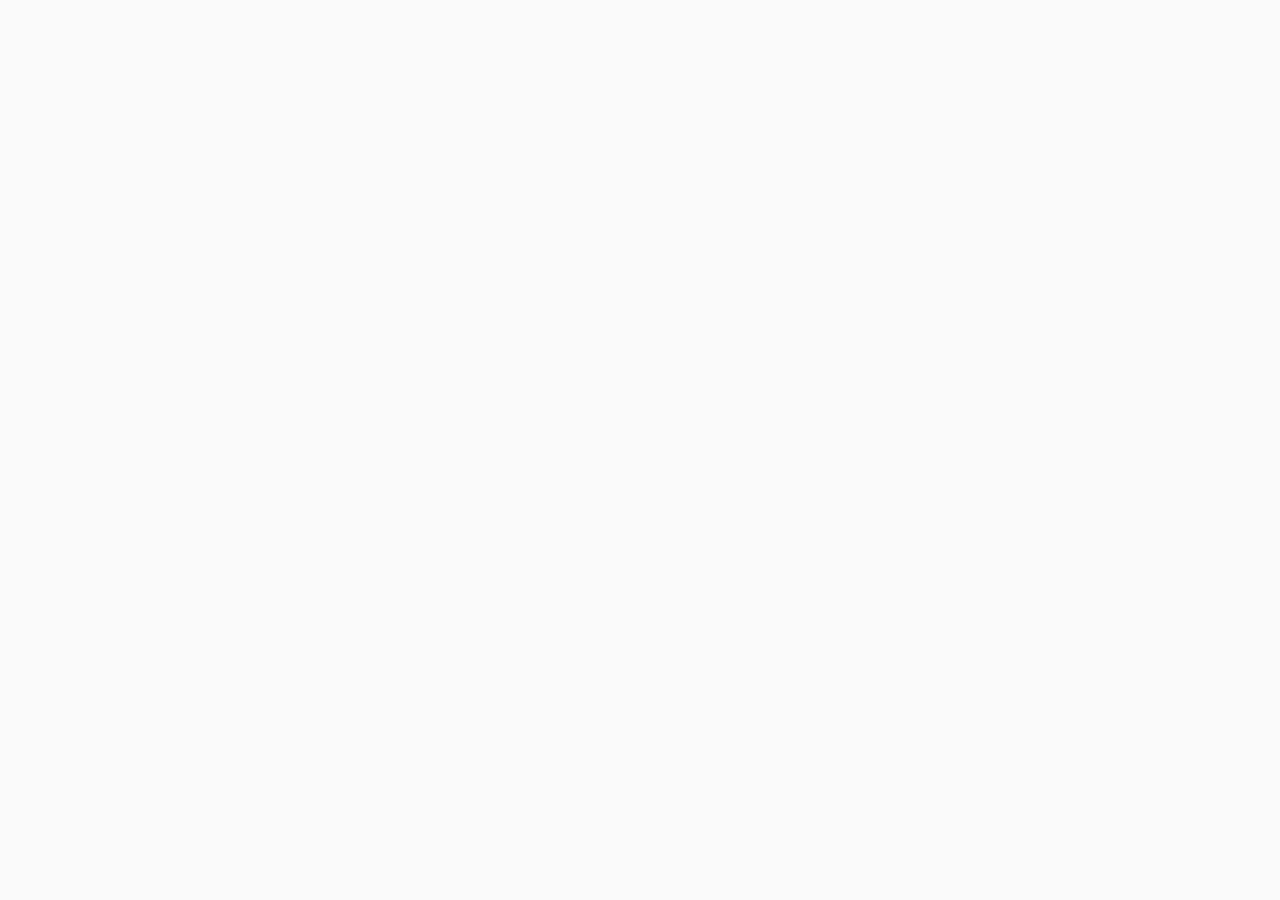
==== index.html @ 89d373c2 "feat: configurar esqueleto html y variables globales css" ====
<!DOCTYPE html>
<html lang="es">
<head>
    <meta charset="UTF-8">
    <meta name="viewport" content="width=device-width, initial-scale=1.0">
    <title>EcoMarket | Compra responsable, vive sostenible</title>
    
    <link rel="stylesheet" href="css/main.css">
    <link rel="stylesheet" href="css/layout.css">
    <link rel="stylesheet" href="css/components.css">
    <link rel="stylesheet" href="css/animations.css">
</head>
<body>
    
    <header class="header">
        </header>

    <main>
        <section class="hero">
        </section>

        <section class="featured-products">
        </section>
    </main>

    <footer class="footer">
    </footer>

</body>
</html>
---- css/main.css ----
/*Variables globales*/
:root {
    /* Paleta de colores solicitada */
    --color-primary: #2ecc71;       /* Verde vibrante para CTA y botones */
    --color-secondary: #27ae60;     /* Verde oscuro para hovers y contraste */
    --color-accent: #f5f5dc;        /* Tierra/Beige para fondos secundarios */
    
    /* Colores neutrales */
    --color-bg-light: #fafafa;      /* Blanco roto para el fondo general */
    --color-white: #ffffff;
    --color-text-dark: #333333;     /* Gris muy oscuro para el texto (mejor legibilidad que el negro puro) */
    --color-text-muted: #666666;    /* Gris medio para descripciones */

    /* Tipografía (Sistema sin serifa para un look limpio y moderno) */
    --font-main: 'Segoe UI', Roboto, Helvetica, Arial, sans-serif;
}

/* Reset basico css */
* {
    margin: 0;
    padding: 0;
    /* border-box asegura que el padding no aumente el tamaño total del elemento */
    box-sizing: border-box; 
}

/* Estilos base */
body {
    font-family: var(--font-main);
    color: var(--color-text-dark);
    background-color: var(--color-bg-light);
    line-height: 1.6; /* Mejora la legibilidad del texto */
}

/* Limpiamos estilos de enlaces y listas globalmente */
a {
    text-decoration: none;
    color: inherit;
}

ul {
    list-style: none;
}

img {
    max-width: 100%; /* Hace que las imágenes sean responsivas por defecto */
    height: auto;
    display: block;
}
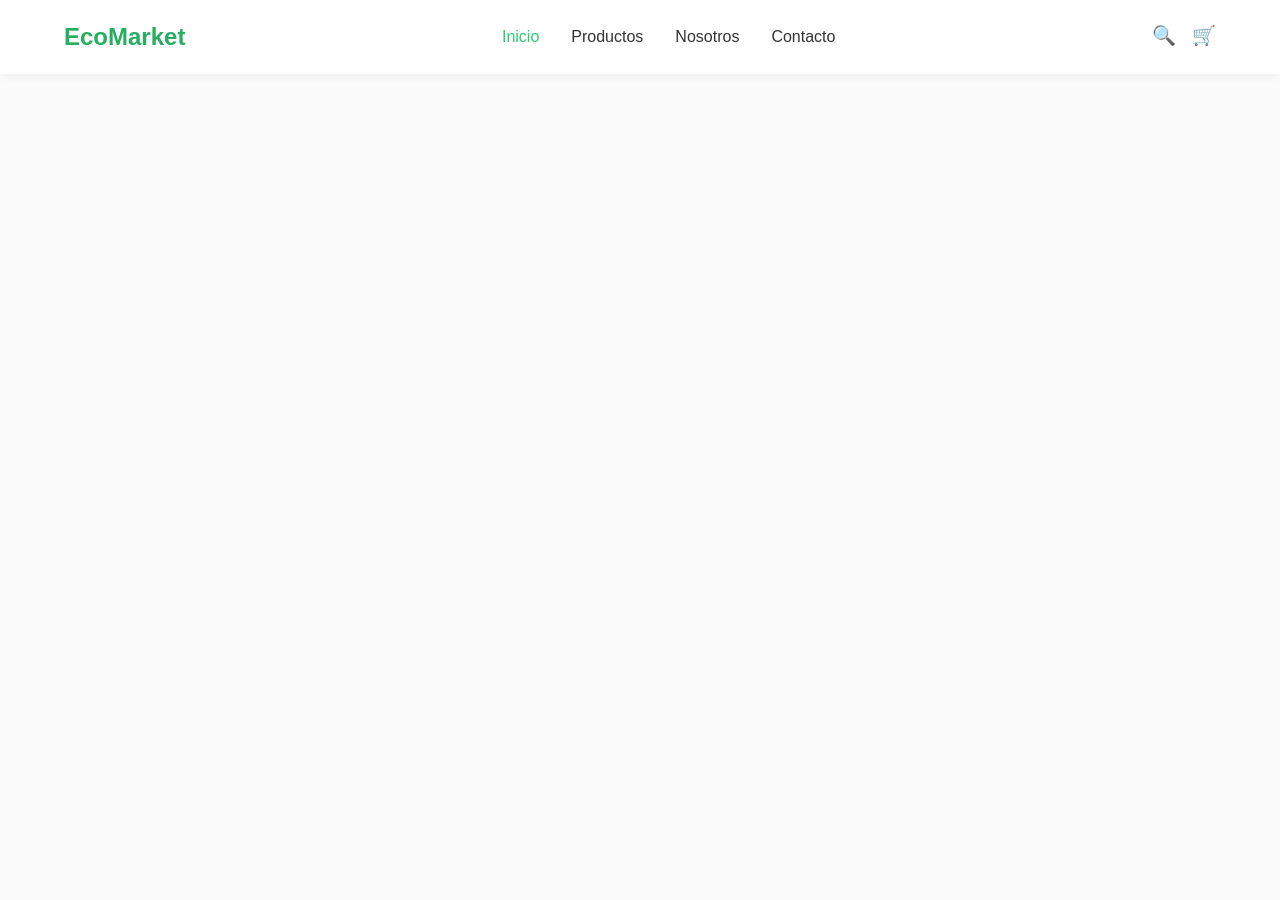
==== commit da2524d7: "feat: implementar barra de navegacion responsiva con checkbox hack" ====
--- a/index.html
+++ b/index.html
@@ -13,7 +13,44 @@
 <body>
     
     <header class="header">
-        </header>
+        <div class="header__container">
+            
+            <a href="index.html" class="header__logo">
+                EcoMarket
+            </a>
+
+            <input type="checkbox" id="menu-toggle" class="header__checkbox">
+            
+            <label for="menu-toggle" class="header__toggle-btn">
+                <span class="header__icon-bar"></span>
+                <span class="header__icon-bar"></span>
+                <span class="header__icon-bar"></span>
+            </label>
+
+            <nav class="header__nav">
+                <ul class="header__list">
+                    <li class="header__item">
+                        <a href="index.html" class="header__link header__link--active">Inicio</a>
+                    </li>
+                    <li class="header__item">
+                        <a href="views/productos.html" class="header__link">Productos</a>
+                    </li>
+                    <li class="header__item">
+                        <a href="views/sobre-nosotros.html" class="header__link">Nosotros</a>
+                    </li>
+                    <li class="header__item">
+                        <a href="views/contacto.html" class="header__link">Contacto</a>
+                    </li>
+                </ul>
+            </nav>
+
+            <div class="header__utilities">
+                <a href="#" class="header__icon" aria-label="Buscar">🔍</a>
+                <a href="#" class="header__icon" aria-label="Carrito de compras">🛒</a>
+            </div>
+
+        </div>
+    </header>
 
     <main>
         <section class="hero">
--- a/css/layout.css
+++ b/css/layout.css
@@ -0,0 +1,153 @@
+/* HEADER LAYOUT enfocado a primero mobile */
+.header {
+    background-color: var(--color-white);
+    position: sticky; /* Se queda fijo arriba al hacer scroll */
+    top: 0;
+    z-index: 1000; /* Asegura que esté por encima de todo el contenido */
+    box-shadow: 0 2px 10px rgba(0, 0, 0, 0.05); /* Sombra sutil */
+}
+
+.header__container {
+    display: flex;
+    justify-content: space-between;
+    align-items: center;
+    padding: 1rem 1.5rem;
+    max-width: 1200px;
+    margin: 0 auto; /* Centra el contenedor en pantallas grandes */
+    position: relative;
+}
+
+/* Estilo del Logo */
+.header__logo {
+    font-size: 1.5rem;
+    font-weight: bold;
+    color: var(--color-secondary);
+}
+
+/* Ocultar por completo el input del Checkbox Hack */
+.header__checkbox {
+    display: none;
+}
+
+/* Botón Hamburguesa (Estilo del Label) */
+.header__toggle-btn {
+    display: flex;
+    flex-direction: column;
+    justify-content: space-between;
+    width: 30px;
+    height: 21px;
+    cursor: pointer;
+}
+
+/* Líneas internas del botón hamburguesa */
+.header__icon-bar {
+    width: 100%;
+    height: 3px;
+    background-color: var(--color-text-dark);
+    transition: all 0.3s ease; /* Para futuras animaciones suaves */
+}
+
+/* Navegación móvil por defecto (Cerrada y superpuesta) */
+.header__nav {
+    position: absolute;
+    top: 100%; /* Se despliega justo abajo del header */
+    left: 0;
+    width: 100%;
+    background-color: var(--color-white);
+    max-height: 0; /* Oculto inicialmente controlando la altura */
+    overflow: hidden;
+    transition: max-height 0.4s ease-in-out; /* Animación de apertura */
+    box-shadow: 0 4px 10px rgba(0, 0, 0, 0.05);
+}
+
+.header__list {
+    display: flex;
+    flex-direction: column;
+    align-items: center;
+    padding: 0;
+}
+
+.header__item {
+    width: 100%;
+    text-align: center;
+}
+
+.header__link {
+    display: block;
+    padding: 1.2rem;
+    font-weight: 500;
+    transition: color 0.3s;
+}
+
+/* Modificador BEM para el enlace de la página activa */
+.header__link--active {
+    color: var(--color-primary);
+}
+
+.header__link:hover {
+    color: var(--color-primary);
+    background-color: var(--color-bg-light);
+}
+
+/* Iconos de utilidad (Búsqueda y Carrito) */
+.header__utilities {
+    display: flex;
+    gap: 1rem;
+    font-size: 1.2rem;
+}
+
+.header__icon {
+    transition: transform 0.2s;
+}
+
+.header__icon:hover {
+    transform: scale(1.1);
+}
+
+/* Interactividad con el CHECKBOX HACK */
+/* Cuando el checkbox esté marcado (~ busca al hermano), despliega el menú nav */
+.header__checkbox:checked ~ .header__nav {
+    max-height: 300px; /* Altura suficiente para albergar los 4 enlaces */
+}
+
+/* Opcional: Transformar la hamburguesa en una 'X' cuando esté abierto */
+.header__checkbox:checked ~ .header__toggle-btn .header__icon-bar:nth-child(1) {
+    transform: translateY(9px) rotate(45deg);
+}
+.header__checkbox:checked ~ .header__toggle-btn .header__icon-bar:nth-child(2) {
+    opacity: 0; /* Oculta la barra del medio */
+}
+.header__checkbox:checked ~ .header__toggle-btn .header__icon-bar:nth-child(3) {
+    transform: translateY(-9px) rotate(-45deg);
+}
+
+/* Media Queries para pantallas más grandes (Tablet y Desktop) */
+@media (min-width: 768px) {
+    /* Ocultamos el botón hamburguesa porque ya hay espacio */
+    .header__toggle-btn {
+        display: none;
+    }
+
+    /* Reestructuramos la navegación para que se muestre en línea */
+    .header__nav {
+        position: static; /* Vuelve a su flujo normal */
+        width: auto;
+        max-height: none; /* Ignora el límite de altura del móvil */
+        box-shadow: none;
+        overflow: visible;
+    }
+
+    .header__list {
+        flex-direction: row; /* Enlaces uno al lado del otro */
+        gap: 2rem;
+    }
+
+    .header__link {
+        padding: 0.5rem 0;
+    }
+    
+    .header__link:hover {
+        background-color: transparent; /* Quitamos el fondo gris del móvil */
+    }
+}
+
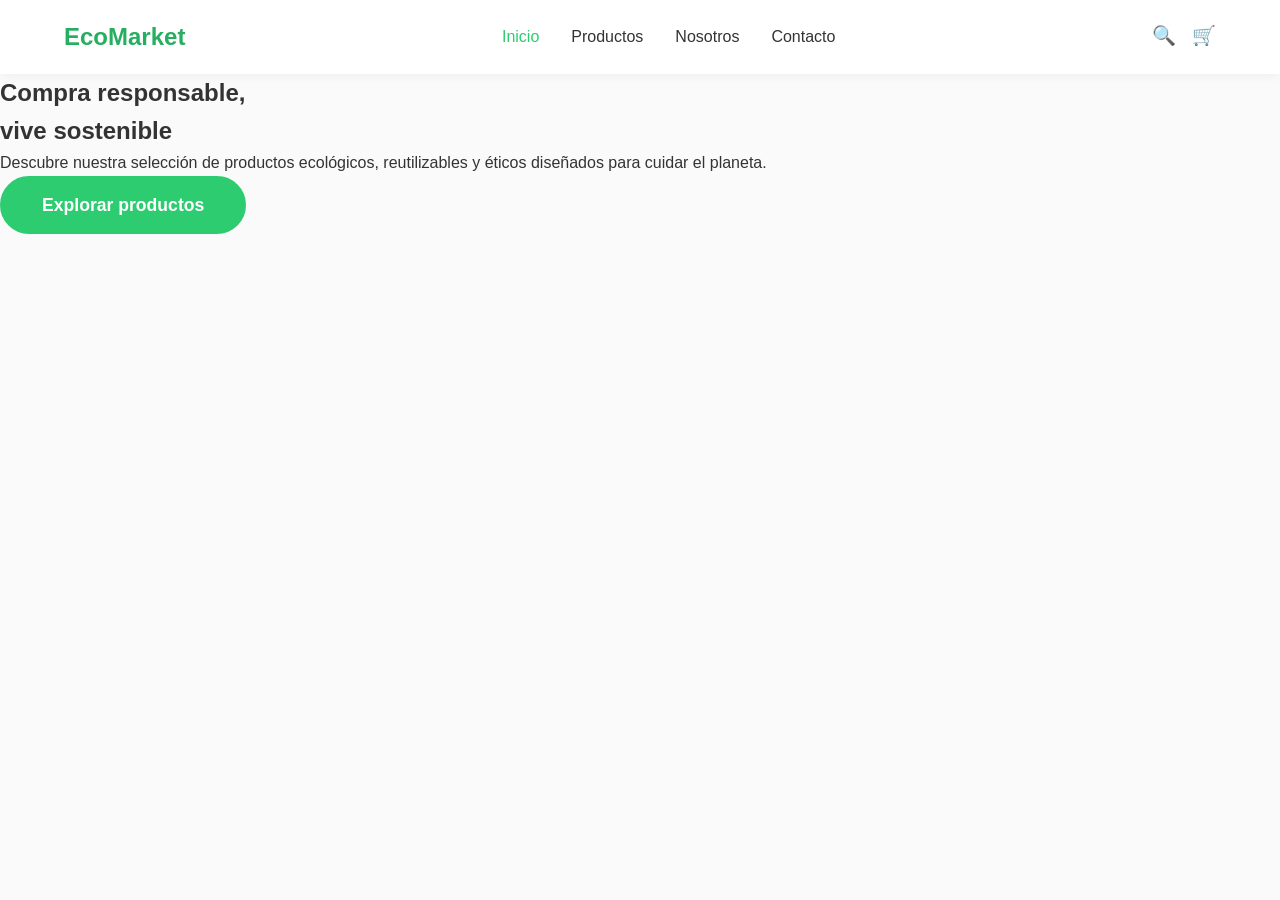
==== commit 4c2ec757: "feat: crear seccion hero con imagen de fondo fluida y boton principal" ====
--- a/index.html
+++ b/index.html
@@ -54,6 +54,11 @@
 
     <main>
         <section class="hero">
+            <div class="hero__content">
+                <h1 class="hero__title">Compra responsable,<br>vive sostenible</h1>
+                <p class="hero__subtitle">Descubre nuestra selección de productos ecológicos, reutilizables y éticos diseñados para cuidar el planeta.</p>
+                <a href="views/productos.html" class="btn btn--primary">Explorar productos</a>
+            </div>
         </section>
 
         <section class="featured-products">
--- a/css/layout.css
+++ b/css/layout.css
@@ -151,3 +151,31 @@
     }
 }
 
+/* COMPONENTES: BOTONES */
+
+/* Clase base del botón */
+.btn {
+    display: inline-block;
+    padding: 0.8rem 2.5rem;
+    font-size: 1.1rem;
+    font-weight: bold;
+    border-radius: 50px; /* Bordes redondeados para un diseño amigable/natural */
+    transition: all 0.3s ease; /* Transición suave para el hover */
+    cursor: pointer;
+    text-align: center;
+}
+
+/* Modificador BEM: Botón Principal */
+.btn--primary {
+    background-color: var(--color-primary);
+    color: var(--color-white);
+    border: 2px solid var(--color-primary);
+}
+
+/* Efecto al pasar el cursor (Hover) */
+.btn--primary:hover {
+    background-color: var(--color-secondary); /* Cambia a verde oscuro */
+    border-color: var(--color-secondary);
+    transform: translateY(-3px); /* Efecto visual de que el botón se eleva */
+    box-shadow: 0 5px 15px rgba(46, 204, 113, 0.4); /* Sombra difuminada verde */
+}
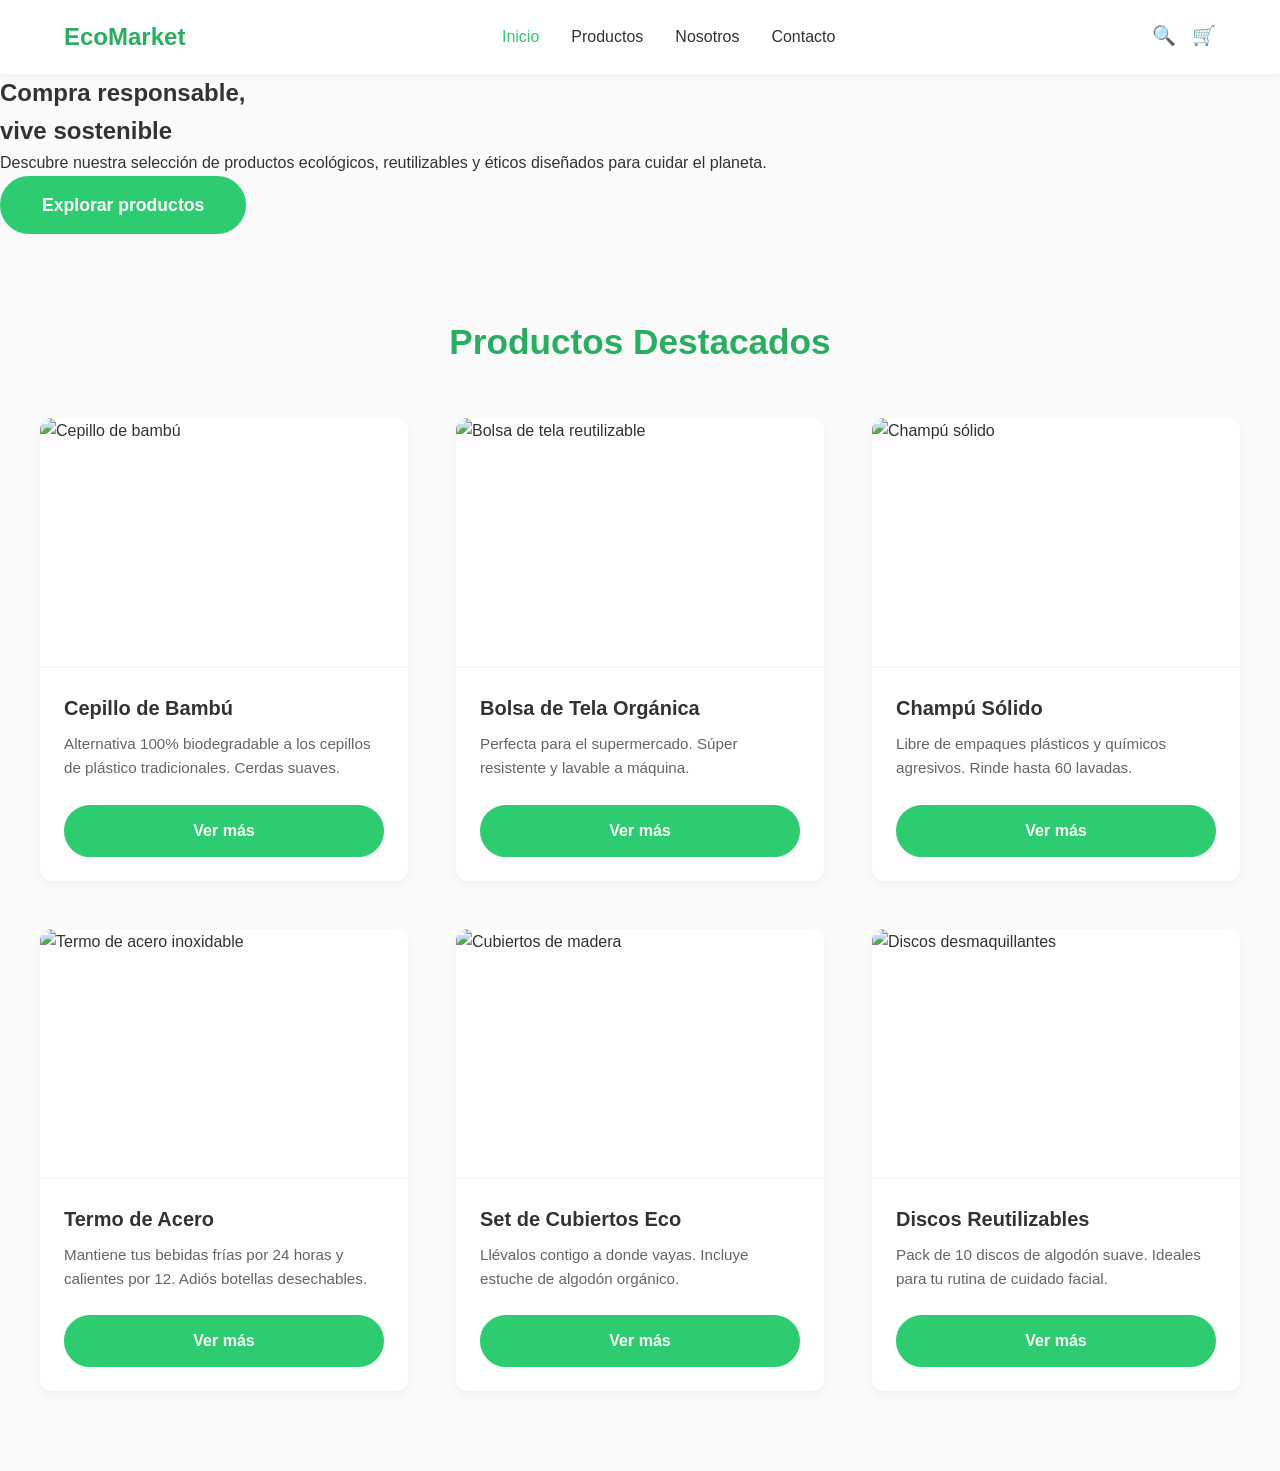
==== commit 0dd0ea0e: "feat: implementar seccion de productos destacados con CSS Grid y tarjetas responsivas" ====
--- a/index.html
+++ b/index.html
@@ -62,6 +62,67 @@
         </section>
 
         <section class="featured-products">
+            <div class="featured-products__container">
+                <h2 class="section-title">Productos Destacados</h2>
+                
+                <div class="product-grid">
+                    
+                    <article class="product-card">
+                        <img src="https://images.unsplash.com/photo-1610555356070-d1fb3d92431a?ixlib=rb-4.0.3&auto=format&fit=crop&w=500&q=80" alt="Cepillo de bambú" class="product-card__image">
+                        <div class="product-card__content">
+                            <h3 class="product-card__title">Cepillo de Bambú</h3>
+                            <p class="product-card__description">Alternativa 100% biodegradable a los cepillos de plástico tradicionales. Cerdas suaves.</p>
+                            <a href="#" class="btn btn--primary product-card__btn">Ver más</a>
+                        </div>
+                    </article>
+
+                    <article class="product-card">
+                        <img src="https://images.unsplash.com/photo-1584346133934-a3afd2a33c4c?ixlib=rb-4.0.3&auto=format&fit=crop&w=500&q=80" alt="Bolsa de tela reutilizable" class="product-card__image">
+                        <div class="product-card__content">
+                            <h3 class="product-card__title">Bolsa de Tela Orgánica</h3>
+                            <p class="product-card__description">Perfecta para el supermercado. Súper resistente y lavable a máquina.</p>
+                            <a href="#" class="btn btn--primary product-card__btn">Ver más</a>
+                        </div>
+                    </article>
+
+                    <article class="product-card">
+                        <img src="https://images.unsplash.com/photo-1608248543803-ba4f8c70ae0b?ixlib=rb-4.0.3&auto=format&fit=crop&w=500&q=80" alt="Champú sólido" class="product-card__image">
+                        <div class="product-card__content">
+                            <h3 class="product-card__title">Champú Sólido</h3>
+                            <p class="product-card__description">Libre de empaques plásticos y químicos agresivos. Rinde hasta 60 lavadas.</p>
+                            <a href="#" class="btn btn--primary product-card__btn">Ver más</a>
+                        </div>
+                    </article>
+
+                    <article class="product-card">
+                        <img src="https://images.unsplash.com/photo-1518536652876-0f72782e4e08?ixlib=rb-4.0.3&auto=format&fit=crop&w=500&q=80" alt="Termo de acero inoxidable" class="product-card__image">
+                        <div class="product-card__content">
+                            <h3 class="product-card__title">Termo de Acero</h3>
+                            <p class="product-card__description">Mantiene tus bebidas frías por 24 horas y calientes por 12. Adiós botellas desechables.</p>
+                            <a href="#" class="btn btn--primary product-card__btn">Ver más</a>
+                        </div>
+                    </article>
+
+                    <article class="product-card">
+                        <img src="https://images.unsplash.com/photo-1585241936939-52fa541ca7fc?ixlib=rb-4.0.3&auto=format&fit=crop&w=500&q=80" alt="Cubiertos de madera" class="product-card__image">
+                        <div class="product-card__content">
+                            <h3 class="product-card__title">Set de Cubiertos Eco</h3>
+                            <p class="product-card__description">Llévalos contigo a donde vayas. Incluye estuche de algodón orgánico.</p>
+                            <a href="#" class="btn btn--primary product-card__btn">Ver más</a>
+                        </div>
+                    </article>
+
+                    <article class="product-card">
+                        <img src="https://images.unsplash.com/photo-1620916566398-39f1143ab7be?ixlib=rb-4.0.3&auto=format&fit=crop&w=500&q=80" alt="Discos desmaquillantes" class="product-card__image">
+                        <div class="product-card__content">
+                            <h3 class="product-card__title">Discos Reutilizables</h3>
+                            <p class="product-card__description">Pack de 10 discos de algodón suave. Ideales para tu rutina de cuidado facial.</p>
+                            <a href="#" class="btn btn--primary product-card__btn">Ver más</a>
+                        </div>
+                    </article>
+
+                </div>
+            </div>
         </section>
     </main>
 
--- a/css/layout.css
+++ b/css/layout.css
@@ -178,4 +178,48 @@
     border-color: var(--color-secondary);
     transform: translateY(-3px); /* Efecto visual de que el botón se eleva */
     box-shadow: 0 5px 15px rgba(46, 204, 113, 0.4); /* Sombra difuminada verde */
+}
+
+/* SECCIÓN: PRODUCTOS DESTACADOS */
+.featured-products {
+    padding: 5rem 1.5rem;
+    background-color: var(--color-bg-light);
+}
+
+.featured-products__container {
+    max-width: 1200px;
+    margin: 0 auto;
+}
+
+/* Título de sección genérico (útil para otras páginas) */
+.section-title {
+    text-align: center;
+    font-size: 2.2rem;
+    color: var(--color-secondary);
+    margin-bottom: 3rem;
+    font-weight: 700;
+}
+
+/* SISTEMA DE CUADRÍCULA (GRID)
+   Enfoque Mobile First: 1 sola columna por defecto 
+*/
+.product-grid {
+    display: grid;
+    grid-template-columns: 1fr; /* 1 fracción = ocupa todo el ancho */
+    gap: 2rem; /* Espacio entre las tarjetas */
+}
+
+/* Media Query: Tablets (2 columnas) */
+@media (min-width: 768px) {
+    .product-grid {
+        grid-template-columns: repeat(2, 1fr);
+    }
+}
+
+/* Media Query: Escritorio (3 columnas para mostrar 6 productos en 2 filas) */
+@media (min-width: 1024px) {
+    .product-grid {
+        grid-template-columns: repeat(3, 1fr);
+        gap: 3rem; /* Más espacio para respirar en pantallas grandes */
+    }
 }
--- a/css/components.css
+++ b/css/components.css
@@ -0,0 +1,53 @@
+/* =========================================
+   COMPONENTES: TARJETA DE PRODUCTO
+   ========================================= */
+.product-card {
+    background-color: var(--color-white);
+    border-radius: 12px;
+    overflow: hidden; /* Evita que la imagen se salga de los bordes redondeados */
+    box-shadow: 0 4px 10px rgba(0, 0, 0, 0.04);
+    transition: transform 0.3s ease, box-shadow 0.3s ease;
+    display: flex;
+    flex-direction: column; /* Organiza imagen arriba, texto abajo */
+    height: 100%; /* Asegura que todas las tarjetas midan igual en el grid */
+}
+
+/* Efecto hover: Elevar la tarjeta */
+.product-card:hover {
+    transform: translateY(-8px);
+    box-shadow: 0 12px 20px rgba(0, 0, 0, 0.08);
+}
+
+.product-card__image {
+    width: 100%;
+    height: 250px;
+    object-fit: cover; /* Asegura que la imagen llene el espacio sin deformarse */
+    border-bottom: 1px solid #f0f0f0;
+}
+
+.product-card__content {
+    padding: 1.5rem;
+    display: flex;
+    flex-direction: column;
+    flex-grow: 1; /* Hace que este contenedor empuje el botón hacia el fondo */
+}
+
+.product-card__title {
+    font-size: 1.25rem;
+    color: var(--color-text-dark);
+    margin-bottom: 0.5rem;
+}
+
+.product-card__description {
+    font-size: 0.95rem;
+    color: var(--color-text-muted);
+    margin-bottom: 1.5rem;
+    flex-grow: 1; /* Ocupa el espacio vacío, alineando todos los botones abajo */
+}
+
+/* Modificamos el botón dentro de la tarjeta para que ocupe el 100% del ancho */
+.product-card__btn {
+    width: 100%;
+    padding: 0.7rem;
+    font-size: 1rem;
+}
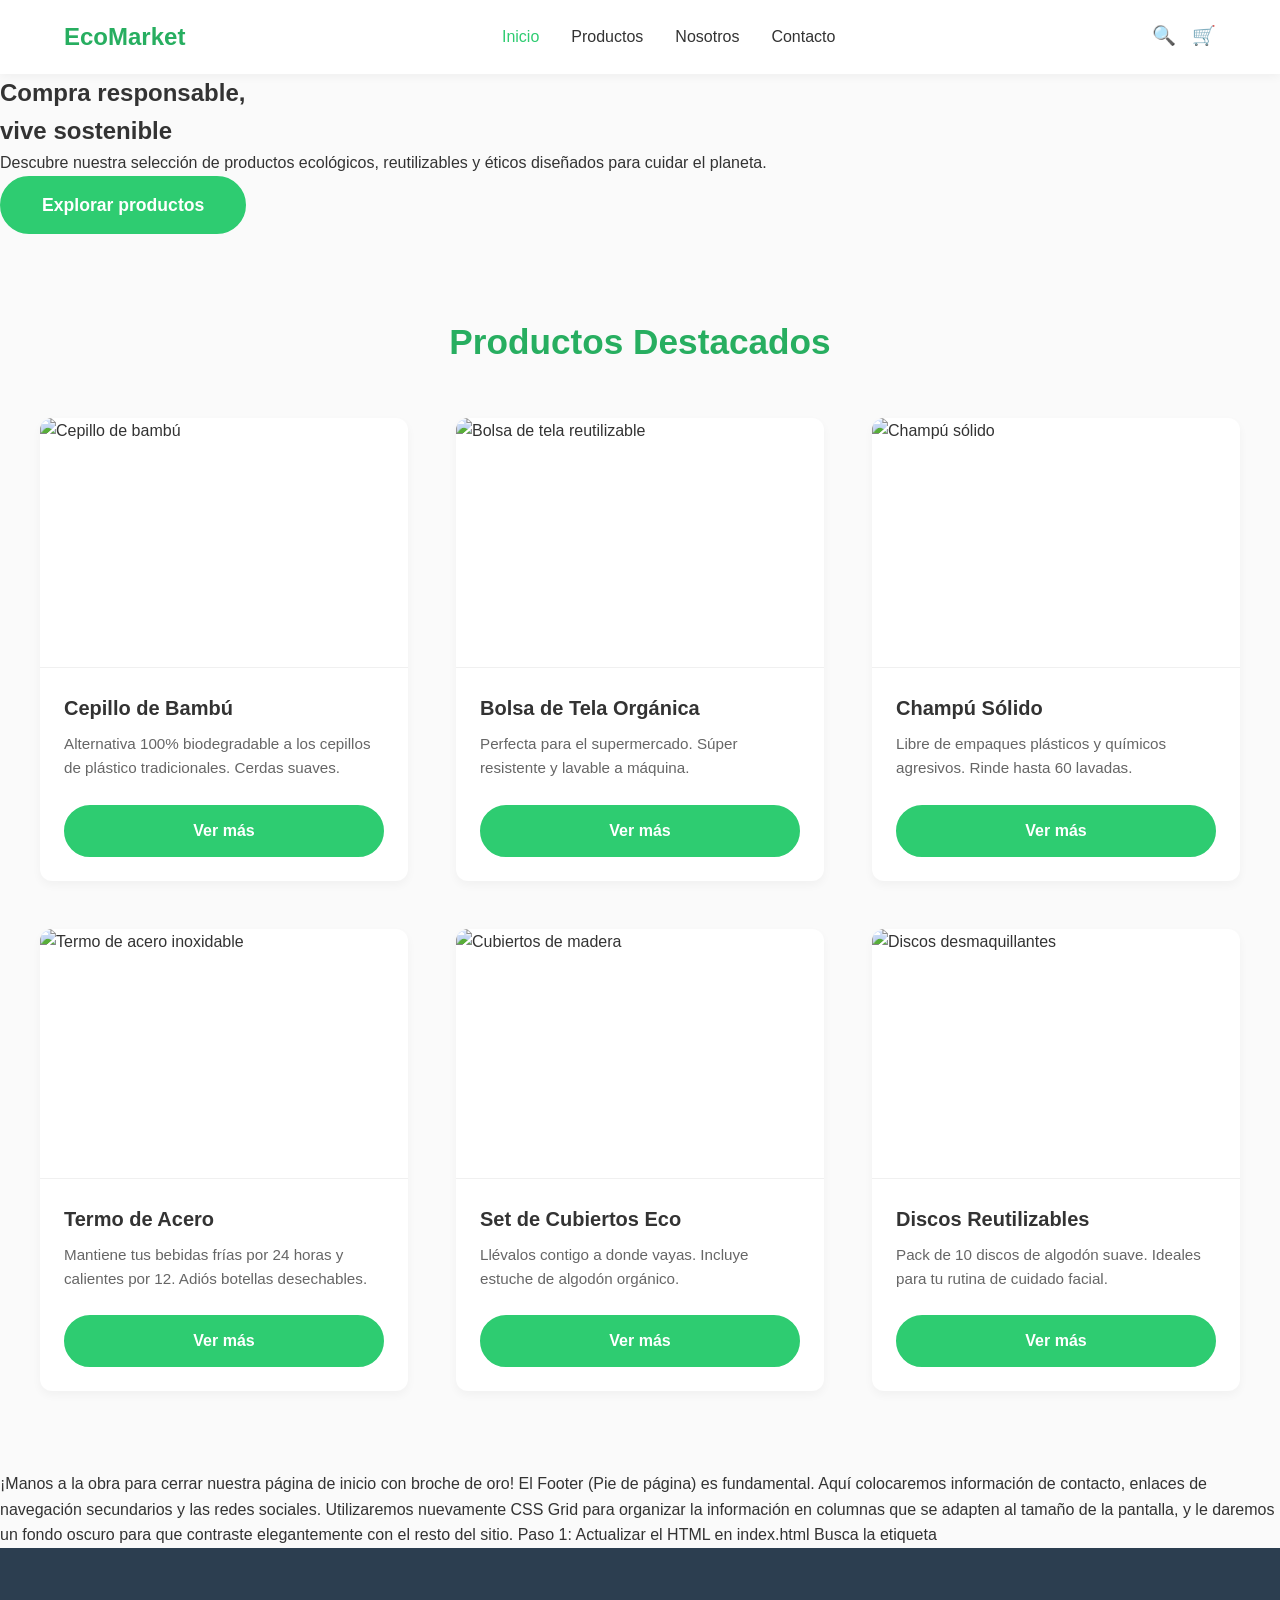
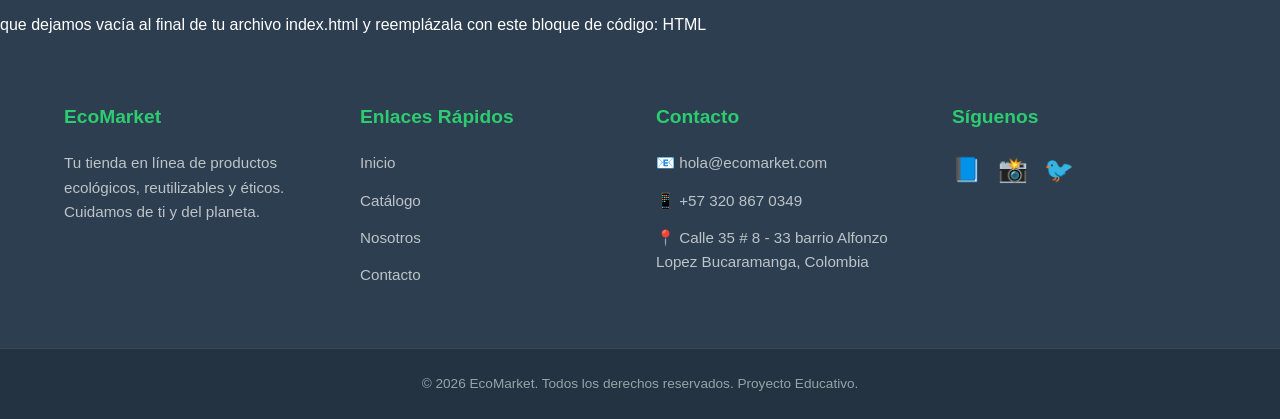
==== commit 16de705f: "feat: implementar pie de pagina responsivo y enlaces sociales" ====
--- a/index.html
+++ b/index.html
@@ -126,7 +126,53 @@
         </section>
     </main>
 
+    ¡Manos a la obra para cerrar nuestra página de inicio con broche de oro!
+
+El Footer (Pie de página) es fundamental. Aquí colocaremos información de contacto, enlaces de navegación secundarios y las redes sociales. Utilizaremos nuevamente CSS Grid para organizar la información en columnas que se adapten al tamaño de la pantalla, y le daremos un fondo oscuro para que contraste elegantemente con el resto del sitio.
+
+Paso 1: Actualizar el HTML en index.html
+Busca la etiqueta <footer class="footer"> que dejamos vacía al final de tu archivo index.html y reemplázala con este bloque de código:
+
+HTML
     <footer class="footer">
+        <div class="footer__container">
+            
+            <div class="footer__section">
+                <h3 class="footer__title">EcoMarket</h3>
+                <p class="footer__text">Tu tienda en línea de productos ecológicos, reutilizables y éticos. Cuidamos de ti y del planeta.</p>
+            </div>
+
+            <div class="footer__section">
+                <h3 class="footer__title">Enlaces Rápidos</h3>
+                <ul class="footer__list">
+                    <li><a href="index.html" class="footer__link">Inicio</a></li>
+                    <li><a href="views/productos.html" class="footer__link">Catálogo</a></li>
+                    <li><a href="views/sobre-nosotros.html" class="footer__link">Nosotros</a></li>
+                    <li><a href="views/contacto.html" class="footer__link">Contacto</a></li>
+                </ul>
+            </div>
+
+            <div class="footer__section">
+                <h3 class="footer__title">Contacto</h3>
+                <p class="footer__text">📧 hola@ecomarket.com</p>
+                <p class="footer__text">📱 +57 320 867 0349</p>
+                <p class="footer__text">📍 Calle 35 # 8 - 33 barrio Alfonzo Lopez Bucaramanga, Colombia</p>
+            </div>
+
+            <div class="footer__section">
+                <h3 class="footer__title">Síguenos</h3>
+                <div class="footer__socials">
+                    <a href="#" class="footer__social-link" aria-label="Facebook">📘</a>
+                    <a href="#" class="footer__social-link" aria-label="Instagram">📸</a>
+                    <a href="#" class="footer__social-link" aria-label="Twitter">🐦</a>
+                </div>
+            </div>
+
+        </div>
+
+        <div class="footer__bottom">
+            <p>&copy; 2026 EcoMarket. Todos los derechos reservados. Proyecto Educativo.</p>
+        </div>
     </footer>
 
 </body>
--- a/css/layout.css
+++ b/css/layout.css
@@ -222,4 +222,84 @@
         grid-template-columns: repeat(3, 1fr);
         gap: 3rem; /* Más espacio para respirar en pantallas grandes */
     }
+}
+
+/* SECCIÓN: FOOTER (PIE DE PÁGINA) */
+.footer {
+    background-color: #2c3e50; /* Un tono oscuro y elegante que transmite seriedad */
+    color: var(--color-white);
+    padding-top: 4rem; /* Espacio generoso en la parte superior */
+}
+
+.footer__container {
+    max-width: 1200px;
+    margin: 0 auto;
+    padding: 0 1.5rem 3rem;
+    display: grid;
+    grid-template-columns: 1fr; /* 1 columna por defecto (Móvil) */
+    gap: 2rem;
+}
+
+/* Media Query: Tablets (2 columnas) */
+@media (min-width: 768px) {
+    .footer__container {
+        grid-template-columns: repeat(2, 1fr);
+    }
+}
+
+/* Media Query: Escritorio (4 columnas) */
+@media (min-width: 1024px) {
+    .footer__container {
+        grid-template-columns: repeat(4, 1fr);
+    }
+}
+
+.footer__title {
+    color: var(--color-primary); /* Títulos en verde para resaltar sobre el fondo oscuro */
+    font-size: 1.2rem;
+    margin-bottom: 1.2rem;
+}
+
+.footer__text, 
+.footer__link {
+    color: #bdc3c7; /* Un gris claro para el texto, menos agresivo que el blanco puro */
+    font-size: 0.95rem;
+    margin-bottom: 0.8rem;
+    display: block;
+}
+
+.footer__link {
+    transition: color 0.3s ease;
+}
+
+.footer__link:hover {
+    color: var(--color-white); /* Ilumina el enlace al pasar el cursor */
+    text-decoration: underline;
+}
+
+/* Contenedor de iconos sociales */
+.footer__socials {
+    display: flex;
+    gap: 1rem;
+}
+
+/* Efecto scale solicitado para las redes sociales */
+.footer__social-link {
+    font-size: 1.5rem;
+    display: inline-block;
+    transition: transform 0.3s ease; /* Prepara la animación suave */
+}
+
+.footer__social-link:hover {
+    transform: scale(1.2); /* Aumenta su tamaño un 20% al hacer hover */
+}
+
+/* Copyright al final */
+.footer__bottom {
+    text-align: center;
+    padding: 1.5rem;
+    border-top: 1px solid rgba(255, 255, 255, 0.1); /* Línea divisoria muy sutil */
+    background-color: #243342; /* Un tono ligerísimamente más oscuro que el footer general */
+    font-size: 0.85rem;
+    color: #95a5a6;
 }
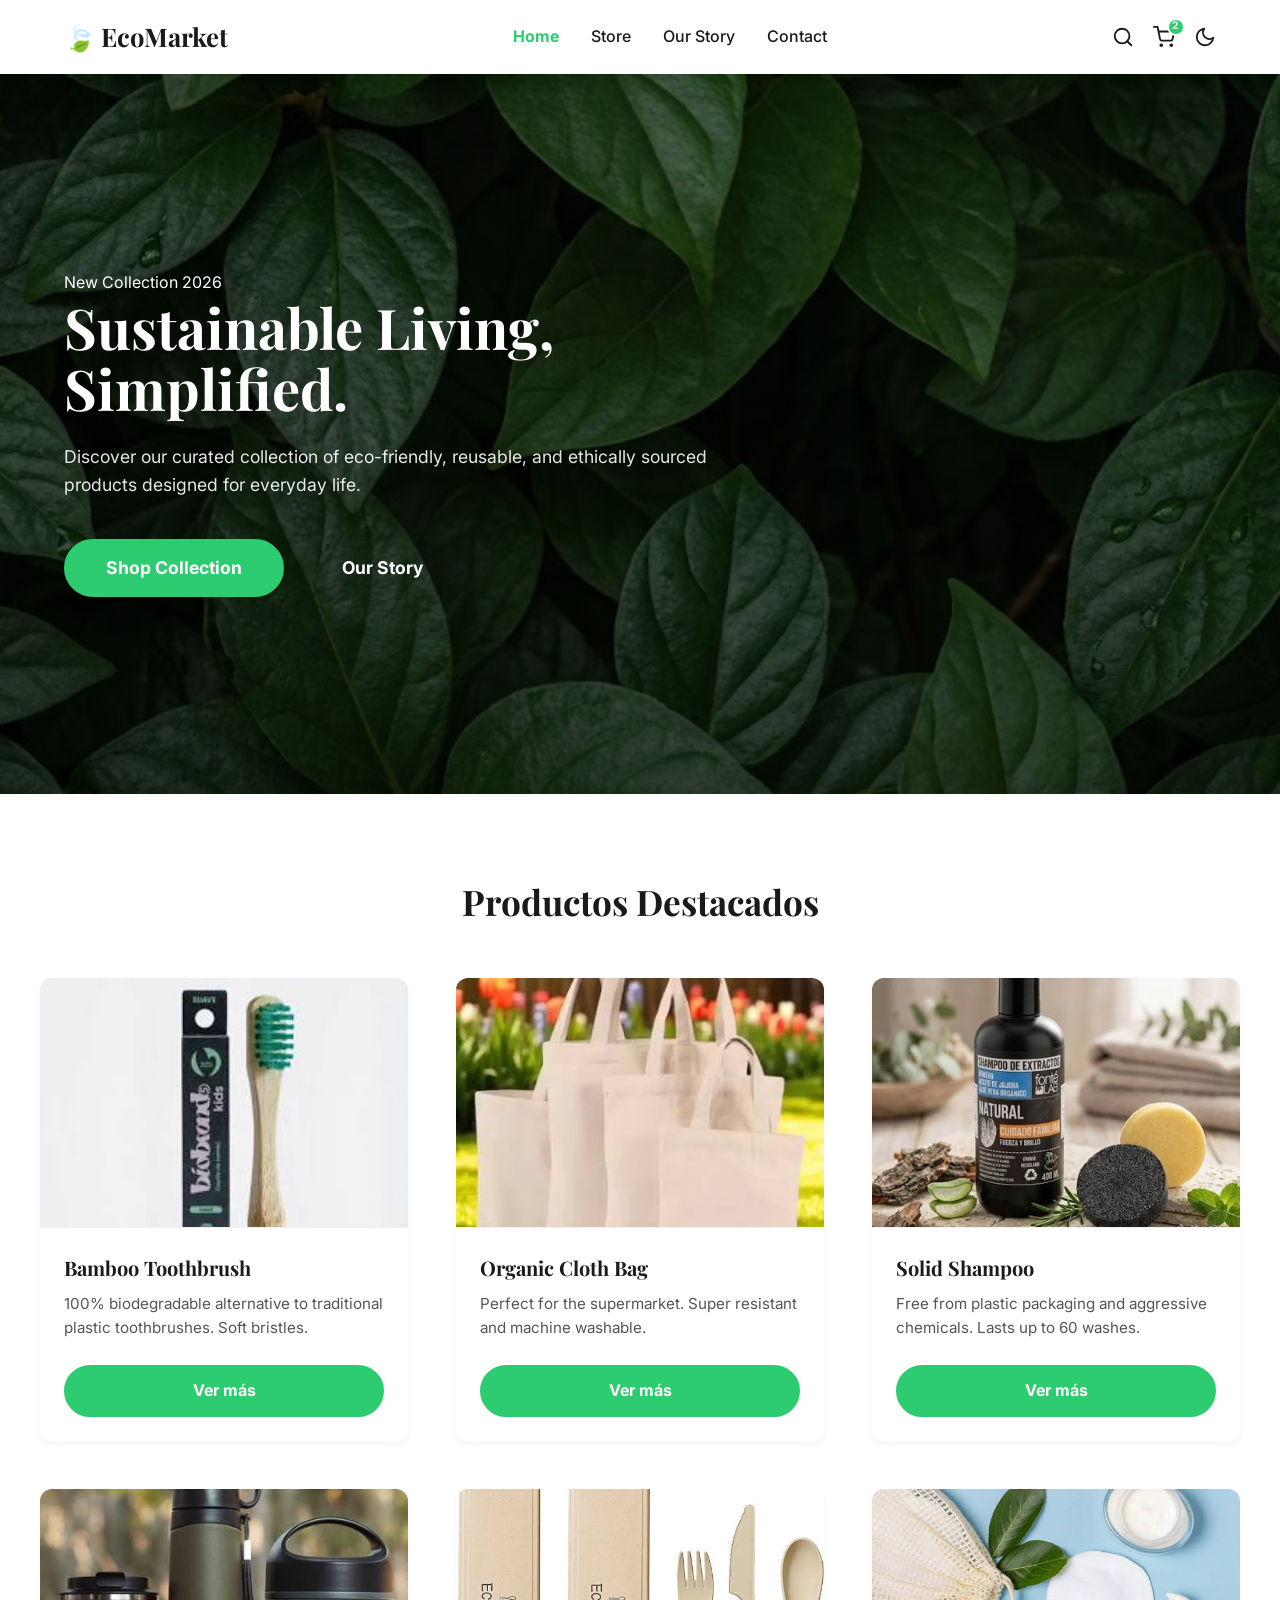
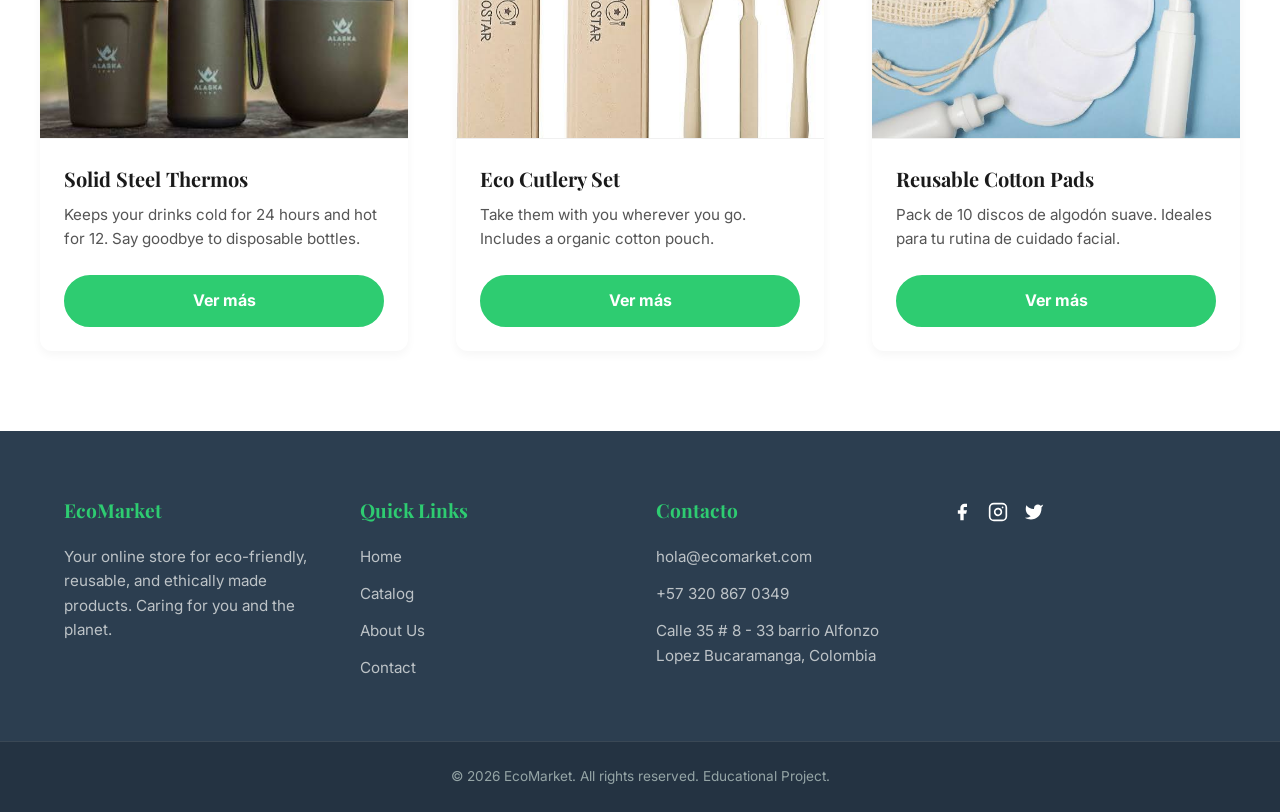
==== commit 1b74887d: "feat: add BEM modifier to header button and fix hover style" ====
--- a/index.html
+++ b/index.html
@@ -12,52 +12,62 @@
 </head>
 <body>
     
+    <input type="checkbox" id="dark-mode-toggle" class="dark-mode-checkbox">
+
     <header class="header">
         <div class="header__container">
-            
             <a href="index.html" class="header__logo">
-                EcoMarket
+                <span class="header__logo-icon">🍃</span> EcoMarket
             </a>
-
             <input type="checkbox" id="menu-toggle" class="header__checkbox">
-            
             <label for="menu-toggle" class="header__toggle-btn">
                 <span class="header__icon-bar"></span>
                 <span class="header__icon-bar"></span>
                 <span class="header__icon-bar"></span>
             </label>
-
             <nav class="header__nav">
                 <ul class="header__list">
-                    <li class="header__item">
-                        <a href="index.html" class="header__link header__link--active">Inicio</a>
-                    </li>
-                    <li class="header__item">
-                        <a href="views/productos.html" class="header__link">Productos</a>
-                    </li>
-                    <li class="header__item">
-                        <a href="views/sobre-nosotros.html" class="header__link">Nosotros</a>
-                    </li>
-                    <li class="header__item">
-                        <a href="views/contacto.html" class="header__link">Contacto</a>
-                    </li>
+                    <li class="header__item"><a href="index.html" class="header__link header__link--active">Home</a></li>
+                    <li class="header__item"><a href="views/productos.html" class="header__link">Store</a></li>
+                    <li class="header__item"><a href="views/sobre-nosotros.html" class="header__link">Our Story</a></li>
+                    <li class="header__item"><a href="views/contacto.html" class="header__link">Contact</a></li>
                 </ul>
             </nav>
+            
+            <div class="header__utilities">
+                
+                <a href="#" class="header__icon" aria-label="Search">
+                    <svg width="22" height="22" viewBox="0 0 24 24" fill="none" stroke="currentColor" stroke-width="2" stroke-linecap="round" stroke-linejoin="round"><circle cx="11" cy="11" r="8"></circle><line x1="21" y1="21" x2="16.65" y2="16.65"></line></svg>
+                </a>
+                
+                <a href="#" class="header__icon header__icon--cart" aria-label="Cart">
+                    <svg width="22" height="22" viewBox="0 0 24 24" fill="none" stroke="currentColor" stroke-width="2" stroke-linecap="round" stroke-linejoin="round"><circle cx="9" cy="21" r="1"></circle><circle cx="20" cy="21" r="1"></circle><path d="M1 1h4l2.68 13.39a2 2 0 0 0 2 1.61h9.72a2 2 0 0 0 2-1.61L23 6H6"></path></svg>
+                    <span class="header__cart-badge">2</span>
+                </a>
+                
+                <label for="dark-mode-toggle" class="header__icon" aria-label="Dark Mode" style="cursor: pointer;">
+                    <svg width="22" height="22" viewBox="0 0 24 24" fill="none" stroke="currentColor" stroke-width="2" stroke-linecap="round" stroke-linejoin="round"><path d="M21 12.79A9 9 0 1 1 11.21 3 7 7 0 0 0 21 12.79z"></path></svg>
+                </label>
+                
+            </div>
+        </div>
 
-            <div class="header__utilities">
-                <a href="#" class="header__icon" aria-label="Buscar">🔍</a>
-                <a href="#" class="header__icon" aria-label="Carrito de compras">🛒</a>
-            </div>
-
-        </div>
+        
     </header>
 
     <main>
         <section class="hero">
             <div class="hero__content">
-                <h1 class="hero__title">Compra responsable,<br>vive sostenible</h1>
-                <p class="hero__subtitle">Descubre nuestra selección de productos ecológicos, reutilizables y éticos diseñados para cuidar el planeta.</p>
-                <a href="views/productos.html" class="btn btn--primary">Explorar productos</a>
+                <span class="hero__tag">New Collection 2026</span>
+                
+                <h1 class="hero__title">Sustainable Living,<br>Simplified.</h1>
+                
+                <p class="hero__subtitle">Discover our curated collection of eco-friendly, reusable, and ethically sourced products designed for everyday life.</p>
+                
+                <div class="hero__buttons">
+                    <a href="views/productos.html" class="btn btn--primary">Shop Collection</a>
+                    <a href="views/sobre-nosotros.html" class="btn btn--outline">Our Story</a>
+                </div>
             </div>
         </section>
 
@@ -68,54 +78,54 @@
                 <div class="product-grid">
                     
                     <article class="product-card">
-                        <img src="https://images.unsplash.com/photo-1610555356070-d1fb3d92431a?ixlib=rb-4.0.3&auto=format&fit=crop&w=500&q=80" alt="Cepillo de bambú" class="product-card__image">
+                        <img src="img/products/Cepillo.jpg" alt="Cepillo de bambú" class="product-card__image">
                         <div class="product-card__content">
-                            <h3 class="product-card__title">Cepillo de Bambú</h3>
-                            <p class="product-card__description">Alternativa 100% biodegradable a los cepillos de plástico tradicionales. Cerdas suaves.</p>
+                            <h3 class="product-card__title">Bamboo Toothbrush</h3>
+                            <p class="product-card__description">100% biodegradable alternative to traditional plastic toothbrushes. Soft bristles.</p>
                             <a href="#" class="btn btn--primary product-card__btn">Ver más</a>
                         </div>
                     </article>
 
                     <article class="product-card">
-                        <img src="https://images.unsplash.com/photo-1584346133934-a3afd2a33c4c?ixlib=rb-4.0.3&auto=format&fit=crop&w=500&q=80" alt="Bolsa de tela reutilizable" class="product-card__image">
+                        <img src="img/products/Bolsa.jpg" alt="Bolsa de tela reutilizable" class="product-card__image">
                         <div class="product-card__content">
-                            <h3 class="product-card__title">Bolsa de Tela Orgánica</h3>
-                            <p class="product-card__description">Perfecta para el supermercado. Súper resistente y lavable a máquina.</p>
+                            <h3 class="product-card__title">Organic Cloth Bag</h3>
+                            <p class="product-card__description">Perfect for the supermarket. Super resistant and machine washable.</p>
                             <a href="#" class="btn btn--primary product-card__btn">Ver más</a>
                         </div>
                     </article>
 
                     <article class="product-card">
-                        <img src="https://images.unsplash.com/photo-1608248543803-ba4f8c70ae0b?ixlib=rb-4.0.3&auto=format&fit=crop&w=500&q=80" alt="Champú sólido" class="product-card__image">
+                        <img src="img/products/Shamppu.jpg" alt="Champú sólido" class="product-card__image">
                         <div class="product-card__content">
-                            <h3 class="product-card__title">Champú Sólido</h3>
-                            <p class="product-card__description">Libre de empaques plásticos y químicos agresivos. Rinde hasta 60 lavadas.</p>
+                            <h3 class="product-card__title">Solid Shampoo</h3>
+                            <p class="product-card__description">Free from plastic packaging and aggressive chemicals. Lasts up to 60 washes.</p>
                             <a href="#" class="btn btn--primary product-card__btn">Ver más</a>
                         </div>
                     </article>
 
                     <article class="product-card">
-                        <img src="https://images.unsplash.com/photo-1518536652876-0f72782e4e08?ixlib=rb-4.0.3&auto=format&fit=crop&w=500&q=80" alt="Termo de acero inoxidable" class="product-card__image">
+                        <img src="img/products/Termo.jpg" alt="Termo de acero inoxidable" class="product-card__image">
                         <div class="product-card__content">
-                            <h3 class="product-card__title">Termo de Acero</h3>
-                            <p class="product-card__description">Mantiene tus bebidas frías por 24 horas y calientes por 12. Adiós botellas desechables.</p>
+                            <h3 class="product-card__title">Solid Steel Thermos</h3>
+                            <p class="product-card__description">Keeps your drinks cold for 24 hours and hot for 12. Say goodbye to disposable bottles.</p>
                             <a href="#" class="btn btn--primary product-card__btn">Ver más</a>
                         </div>
                     </article>
 
                     <article class="product-card">
-                        <img src="https://images.unsplash.com/photo-1585241936939-52fa541ca7fc?ixlib=rb-4.0.3&auto=format&fit=crop&w=500&q=80" alt="Cubiertos de madera" class="product-card__image">
+                        <img src="img/products/Cubiertos.jpg" alt="Cubiertos de madera" class="product-card__image">
                         <div class="product-card__content">
-                            <h3 class="product-card__title">Set de Cubiertos Eco</h3>
-                            <p class="product-card__description">Llévalos contigo a donde vayas. Incluye estuche de algodón orgánico.</p>
+                            <h3 class="product-card__title">Eco Cutlery Set</h3>
+                            <p class="product-card__description">Take them with you wherever you go. Includes a organic cotton pouch.</p>
                             <a href="#" class="btn btn--primary product-card__btn">Ver más</a>
                         </div>
                     </article>
 
                     <article class="product-card">
-                        <img src="https://images.unsplash.com/photo-1620916566398-39f1143ab7be?ixlib=rb-4.0.3&auto=format&fit=crop&w=500&q=80" alt="Discos desmaquillantes" class="product-card__image">
+                        <img src="img/products/Limpiador_cara.jpg" alt="Discos desmaquillantes" class="product-card__image">
                         <div class="product-card__content">
-                            <h3 class="product-card__title">Discos Reutilizables</h3>
+                            <h3 class="product-card__title">Reusable Cotton Pads</h3>
                             <p class="product-card__description">Pack de 10 discos de algodón suave. Ideales para tu rutina de cuidado facial.</p>
                             <a href="#" class="btn btn--primary product-card__btn">Ver más</a>
                         </div>
@@ -126,52 +136,49 @@
         </section>
     </main>
 
-    ¡Manos a la obra para cerrar nuestra página de inicio con broche de oro!
 
-El Footer (Pie de página) es fundamental. Aquí colocaremos información de contacto, enlaces de navegación secundarios y las redes sociales. Utilizaremos nuevamente CSS Grid para organizar la información en columnas que se adapten al tamaño de la pantalla, y le daremos un fondo oscuro para que contraste elegantemente con el resto del sitio.
 
-Paso 1: Actualizar el HTML en index.html
-Busca la etiqueta <footer class="footer"> que dejamos vacía al final de tu archivo index.html y reemplázala con este bloque de código:
-
-HTML
     <footer class="footer">
         <div class="footer__container">
             
             <div class="footer__section">
                 <h3 class="footer__title">EcoMarket</h3>
-                <p class="footer__text">Tu tienda en línea de productos ecológicos, reutilizables y éticos. Cuidamos de ti y del planeta.</p>
+                <p class="footer__text">Your online store for eco-friendly, reusable, and ethically made products. Caring for you and the planet.</p>
             </div>
 
             <div class="footer__section">
-                <h3 class="footer__title">Enlaces Rápidos</h3>
+                <h3 class="footer__title">Quick Links</h3>
                 <ul class="footer__list">
-                    <li><a href="index.html" class="footer__link">Inicio</a></li>
-                    <li><a href="views/productos.html" class="footer__link">Catálogo</a></li>
-                    <li><a href="views/sobre-nosotros.html" class="footer__link">Nosotros</a></li>
-                    <li><a href="views/contacto.html" class="footer__link">Contacto</a></li>
+                    <li><a href="index.html" class="footer__link">Home</a></li>
+                    <li><a href="views/productos.html" class="footer__link">Catalog</a></li>
+                    <li><a href="views/sobre-nosotros.html" class="footer__link">About Us</a></li>
+                    <li><a href="views/contacto.html" class="footer__link">Contact</a></li>
                 </ul>
             </div>
 
             <div class="footer__section">
                 <h3 class="footer__title">Contacto</h3>
-                <p class="footer__text">📧 hola@ecomarket.com</p>
-                <p class="footer__text">📱 +57 320 867 0349</p>
-                <p class="footer__text">📍 Calle 35 # 8 - 33 barrio Alfonzo Lopez Bucaramanga, Colombia</p>
+                <p class="footer__text">hola@ecomarket.com</p>
+                <p class="footer__text">+57 320 867 0349</p>
+                <p class="footer__text">Calle 35 # 8 - 33 barrio Alfonzo Lopez Bucaramanga, Colombia</p>
             </div>
 
-            <div class="footer__section">
-                <h3 class="footer__title">Síguenos</h3>
-                <div class="footer__socials">
-                    <a href="#" class="footer__social-link" aria-label="Facebook">📘</a>
-                    <a href="#" class="footer__social-link" aria-label="Instagram">📸</a>
-                    <a href="#" class="footer__social-link" aria-label="Twitter">🐦</a>
-                </div>
+             <div class="footer__socials">
+                <a href="#" class="footer__social-link" aria-label="Facebook">
+                    <svg width="20" height="20" viewBox="0 0 24 24" fill="currentColor"><path d="M18 2h-3a5 5 0 0 0-5 5v3H7v4h3v8h4v-8h3l1-4h-4V7a1 1 0 0 1 1-1h3z"/></svg>
+                </a>
+                <a href="#" class="footer__social-link" aria-label="Instagram">
+                    <svg width="20" height="20" viewBox="0 0 24 24" fill="none" stroke="currentColor" stroke-width="2" stroke-linecap="round" stroke-linejoin="round"><rect x="2" y="2" width="20" height="20" rx="5" ry="5"></rect><path d="M16 11.37A4 4 0 1 1 12.63 8 4 4 0 0 1 16 11.37z"></path><line x1="17.5" y1="6.5" x2="17.51" y2="6.5"></line></svg>
+                </a>
+                <a href="#" class="footer__social-link" aria-label="Twitter">
+                    <svg width="20" height="20" viewBox="0 0 24 24" fill="currentColor"><path d="M23 3a10.9 10.9 0 0 1-3.14 1.53 4.48 4.48 0 0 0-7.86 3v1A10.66 10.66 0 0 1 3 4s-4 9 5 13a11.64 11.64 0 0 1-7 2c9 5 20 0 20-11.5a4.5 4.5 0 0 0-.08-.83A7.72 7.72 0 0 0 23 3z"/></svg>
+                </a>
             </div>
 
         </div>
 
         <div class="footer__bottom">
-            <p>&copy; 2026 EcoMarket. Todos los derechos reservados. Proyecto Educativo.</p>
+            <p>&copy; 2026 EcoMarket. All rights reserved. Educational Project.</p>
         </div>
     </footer>
 
--- a/css/main.css
+++ b/css/main.css
@@ -1,37 +1,64 @@
-/*Variables globales*/
+/* Importamos una fuente Serif elegante para los títulos desde Google Fonts */
+@import url('https://fonts.googleapis.com/css2?family=Playfair+Display:ital,wght@0,400;0,600;0,700;1,400&family=Inter:wght@400;500;600&display=swap');
+
+
+
+
+/* 1. VARIABLES GLOBALES*/
 :root {
-    /* Paleta de colores solicitada */
-    --color-primary: #2ecc71;       /* Verde vibrante para CTA y botones */
-    --color-secondary: #27ae60;     /* Verde oscuro para hovers y contraste */
-    --color-accent: #f5f5dc;        /* Tierra/Beige para fondos secundarios */
+    /* Nueva Paleta de Colores basada en tu mockup */
+    --color-primary: #2ecc71;       /* Verde vibrante original */
+    --color-primary-hover: #27ae60; 
+    --color-dark-green: #2c4c3b;    /* Verde muy oscuro para botones secundarios */
+    --color-cream: #f4f4e8;         /* Color crema elegante para el footer y fondos */
+    --color-white: #ffffff;
     
-    /* Colores neutrales */
-    --color-bg-light: #fafafa;      /* Blanco roto para el fondo general */
-    --color-white: #ffffff;
-    --color-text-dark: #333333;     /* Gris muy oscuro para el texto (mejor legibilidad que el negro puro) */
-    --color-text-muted: #666666;    /* Gris medio para descripciones */
+    /* Textos */
+    --color-text-dark: #1a1a1a;     /* Casi negro para máximo contraste */
+    --color-text-muted: #555555;    /* Gris para descripciones */
+    --color-border: #eaeaea;        /* Gris súper claro para líneas */
 
-    /* Tipografía (Sistema sin serifa para un look limpio y moderno) */
-    --font-main: 'Segoe UI', Roboto, Helvetica, Arial, sans-serif;
+    /* Tipografía */
+    --font-heading: 'Playfair Display', serif; /* Fuente elegante para títulos */
+    --font-body: 'Inter', sans-serif;          /* Fuente limpia para textos y botones */
 }
 
-/* Reset basico css */
+
+
+
+
+
+/* MODO NOCTURNO SIMPLIFICADO (Solo Fondo y Texto Base) */
+body:has(.dark-mode-checkbox:checked) {
+    background-color: #1a1a1a;   /* Fondo general oscuro */
+    color: #ffffff;             /* Texto base blanco para que no se pierda */
+}
+
+/* Forzamos a que el contenedor principal de la página también se adapte si es necesario */
+body:has(.dark-mode-checkbox:checked) main {
+    background-color: #1a1a1a;
+}
+
+/* 2. RESET BÁSICO CSS  */
 * {
     margin: 0;
     padding: 0;
-    /* border-box asegura que el padding no aumente el tamaño total del elemento */
     box-sizing: border-box; 
 }
 
-/* Estilos base */
+/* 3. ESTILOS BASE */
 body {
-    font-family: var(--font-main);
+    font-family: var(--font-body);
     color: var(--color-text-dark);
-    background-color: var(--color-bg-light);
-    line-height: 1.6; /* Mejora la legibilidad del texto */
+    background-color: var(--color-white);
+    line-height: 1.6;
 }
 
-/* Limpiamos estilos de enlaces y listas globalmente */
+h1, h2, h3, h4 {
+    font-family: var(--font-heading);
+    color: var(--color-text-dark);
+}
+
 a {
     text-decoration: none;
     color: inherit;
@@ -42,7 +69,9 @@
 }
 
 img {
-    max-width: 100%; /* Hace que las imágenes sean responsivas por defecto */
+    max-width: 100%;
     height: auto;
     display: block;
-}+}
+
+
--- a/css/layout.css
+++ b/css/layout.css
@@ -1,10 +1,10 @@
 /* HEADER LAYOUT enfocado a primero mobile */
 .header {
-    background-color: var(--color-white);
-    position: sticky; /* Se queda fijo arriba al hacer scroll */
+    background-color: var(--color-white); /* Esto asegura que use el color blanco definido en :root */
+    position: sticky; 
     top: 0;
-    z-index: 1000; /* Asegura que esté por encima de todo el contenido */
-    box-shadow: 0 2px 10px rgba(0, 0, 0, 0.05); /* Sombra sutil */
+    z-index: 1000; 
+    box-shadow: 0 2px 10px rgba(0, 0, 0, 0.05); 
 }
 
 .header__container {
@@ -19,9 +19,16 @@
 
 /* Estilo del Logo */
 .header__logo {
-    font-size: 1.5rem;
-    font-weight: bold;
-    color: var(--color-secondary);
+    font-family: var(--font-heading); /* Usa la fuente elegante */
+    font-size: 1.6rem;
+    font-weight: 700;
+    color: var(--color-text-dark);
+    display: flex;
+    align-items: center;
+    gap: 0.3rem;
+}
+.header__logo-icon {
+    color: var(--color-primary);
 }
 
 /* Ocultar por completo el input del Checkbox Hack */
@@ -76,12 +83,14 @@
     display: block;
     padding: 1.2rem;
     font-weight: 500;
+    color: var(--color-text-dark);
     transition: color 0.3s;
 }
 
 /* Modificador BEM para el enlace de la página activa */
 .header__link--active {
     color: var(--color-primary);
+    font-weight: 700;
 }
 
 .header__link:hover {
@@ -89,19 +98,46 @@
     background-color: var(--color-bg-light);
 }
 
-/* Iconos de utilidad (Búsqueda y Carrito) */
+/* Ocultamos el checkbox del modo nocturno */
+.dark-mode-checkbox {
+    display: none;
+}
+
+/* Iconos de utilidad actualizados */
 .header__utilities {
     display: flex;
-    gap: 1rem;
-    font-size: 1.2rem;
+    align-items: center;
+    gap: 1.2rem;
 }
 
 .header__icon {
-    transition: transform 0.2s;
+    color: var(--color-text-dark); /* El icono toma el color del texto actual */
+    transition: transform 0.2s, color 0.3s; /* Transición suave al cambiar colores */
+    position: relative; 
+    display: flex; /* Centra el SVG perfectamente */
 }
 
 .header__icon:hover {
     transform: scale(1.1);
+    color: var(--color-primary); /* Se pintan de verde al pasar el ratón */
+}
+
+/* Burbuja del carrito */
+.header__cart-badge {
+    position: absolute;
+    top: -8px;
+    right: -10px;
+    background-color: var(--color-primary);
+    color: var(--color-white);
+    font-size: 0.65rem;
+    font-weight: bold;
+    width: 18px;
+    height: 18px;
+    display: flex;
+    justify-content: center;
+    align-items: center;
+    border-radius: 50%;
+    border: 2px solid var(--color-white); /* Borde blanco para separarlo del icono */
 }
 
 /* Interactividad con el CHECKBOX HACK */
@@ -151,6 +187,15 @@
     }
 }
 
+
+
+
+
+
+
+
+
+
 /* COMPONENTES: BOTONES */
 
 /* Clase base del botón */
@@ -159,26 +204,34 @@
     padding: 0.8rem 2.5rem;
     font-size: 1.1rem;
     font-weight: bold;
-    border-radius: 50px; /* Bordes redondeados para un diseño amigable/natural */
-    transition: all 0.3s ease; /* Transición suave para el hover */
+    border-radius: 50px;
+    transition: all 0.3s ease;
     cursor: pointer;
     text-align: center;
+    border: 2px solid transparent; /* Aseguramos que tenga un borde base invisible */
 }
 
 /* Modificador BEM: Botón Principal */
 .btn--primary {
     background-color: var(--color-primary);
     color: var(--color-white);
-    border: 2px solid var(--color-primary);
-}
-
-/* Efecto al pasar el cursor (Hover) */
+    border-color: var(--color-primary);
+}
+
+/* Efecto al pasar el cursor (Hover) solicitado */
 .btn--primary:hover {
-    background-color: var(--color-secondary); /* Cambia a verde oscuro */
-    border-color: var(--color-secondary);
-    transform: translateY(-3px); /* Efecto visual de que el botón se eleva */
-    box-shadow: 0 5px 15px rgba(46, 204, 113, 0.4); /* Sombra difuminada verde */
-}
+    background-color: transparent;      /* 👈 Se vuelve transparente */
+    color: var(--color-text-dark);      /* 👈 Texto color oscuro */
+    border-color: var(--color-text-dark); /* Borde color oscuro para definir el botón */
+    transform: translateY(-3px);
+    box-shadow: 0 5px 15px rgba(0, 0, 0, 0.1); /* Sombra suave acorde al nuevo color */
+}
+
+
+
+
+
+
 
 /* SECCIÓN: PRODUCTOS DESTACADOS */
 .featured-products {
@@ -200,6 +253,15 @@
     font-weight: 700;
 }
 
+
+
+
+
+
+
+
+
+
 /* SISTEMA DE CUADRÍCULA (GRID)
    Enfoque Mobile First: 1 sola columna por defecto 
 */
@@ -223,6 +285,19 @@
         gap: 3rem; /* Más espacio para respirar en pantallas grandes */
     }
 }
+
+
+
+
+
+
+
+
+
+
+
+
+
 
 /* SECCIÓN: FOOTER (PIE DE PÁGINA) */
 .footer {
@@ -302,4 +377,291 @@
     background-color: #243342; /* Un tono ligerísimamente más oscuro que el footer general */
     font-size: 0.85rem;
     color: #95a5a6;
+}
+
+/* PÁGINA CATÁLOGO: LAYOUT */
+.catalog-page {
+    padding: 2rem 1.5rem;
+    max-width: 1400px; /* Un poco más ancho para albergar 4 columnas */
+    margin: 0 auto;
+}
+
+.catalog-search {
+    display: flex;
+    max-width: 600px;
+    margin: 0 auto 3rem;
+    gap: 1rem;
+}
+
+.catalog-search__input {
+    flex-grow: 1;
+    padding: 0.8rem 1.5rem;
+    border: 2px solid #e0e0e0;
+    border-radius: 50px;
+    font-size: 1rem;
+    outline: none;
+    transition: border-color 0.3s;
+}
+
+.catalog-search__input:focus {
+    border-color: var(--color-primary);
+}
+
+/* Layout de Sidebar y Contenido (Mobile First) */
+.catalog-layout {
+    display: grid;
+    grid-template-columns: 1fr;
+    gap: 2rem;
+}
+
+/* SIDEBAR & STICKY */
+.sidebar {
+    background-color: var(--color-bg-light);
+    padding: 1.5rem;
+    border-radius: 12px;
+    height: fit-content;
+}
+
+.sidebar__widget {
+    margin-bottom: 2rem;
+}
+
+.sidebar__title {
+    font-size: 1.1rem;
+    margin-bottom: 1rem;
+    border-bottom: 2px solid var(--color-primary);
+    padding-bottom: 0.5rem;
+    display: inline-block;
+}
+
+.sidebar__list li {
+    margin-bottom: 0.5rem;
+}
+
+
+
+
+
+
+/* GRID DEL CATÁLOGO (Requerimiento: 4 Desktop -> 2 Tablet -> 1 Móvil) */
+.catalog-grid {
+    display: grid;
+    grid-template-columns: 1fr; /* Móvil: 1 columna */
+    gap: 2rem;
+    margin-bottom: 3rem;
+}
+
+/* Media Query: Tablet */
+@media (min-width: 768px) {
+    .catalog-grid {
+        grid-template-columns: repeat(2, 1fr); /* Tablet: 2 columnas */
+    }
+}
+
+/* Media Query: Escritorio */
+@media (min-width: 1024px) {
+    .catalog-layout {
+        grid-template-columns: 250px 1fr; /* Aparece el layout de Sidebar a la izquierda */
+    }
+    
+    .sidebar {
+        position: sticky; /* Sidebar acompaña el scroll */
+        top: 100px;
+    }
+
+    .catalog-grid {
+        grid-template-columns: repeat(4, 1fr); /* Escritorio: 4 columnas */
+    }
+}
+
+
+/* PÁGINA SOBRE NOSOTROS: LAYOUTS */
+
+/* SECCIÓN: HISTORIA (Flexbox Mobile First) */
+.story {
+    padding: 5rem 1.5rem;
+}
+
+.story__container {
+    max-width: 1200px;
+    margin: 0 auto;
+    display: flex;
+    flex-direction: column; /* Móvil: Texto arriba, imagen abajo */
+    gap: 3rem;
+}
+
+.story__text {
+    font-size: 1.1rem;
+    margin-bottom: 1.5rem;
+    color: var(--color-text-muted);
+}
+
+.story__image {
+    width: 100%;
+    border-radius: 20px;
+    box-shadow: 0 10px 30px rgba(0,0,0,0.1);
+}
+
+/* Media Query: Escritorio (Texto a la izquierda, imagen a la derecha) */
+@media (min-width: 768px) {
+    .story__container {
+        flex-direction: row;
+        align-items: center;
+    }
+    
+    .story__content, 
+    .story__image-wrapper {
+        flex: 1; /* Ambos ocupan el 50% del espacio */
+    }
+}
+
+/* SECCIÓN: PRINCIPIOS (Fondo Accent) */
+.principles {
+    background-color: var(--color-accent);
+    padding: 5rem 1.5rem;
+}
+
+.principles__container {
+    max-width: 1200px;
+    margin: 0 auto;
+}
+
+.principles__grid {
+    display: grid;
+    grid-template-columns: 1fr; /* Móvil */
+    gap: 2rem;
+}
+
+@media (min-width: 768px) {
+    .principles__grid {
+        grid-template-columns: repeat(3, 1fr); /* 3 columnas en pantallas grandes */
+    }
+}
+
+/* PÁGINA CONTACTO: LAYOUT */
+.contact-page {
+    padding: 4rem 1.5rem;
+    background-color: var(--color-bg-light);
+}
+
+.contact-container {
+    max-width: 1000px;
+    margin: 0 auto;
+    background-color: var(--color-white);
+    border-radius: 15px;
+    box-shadow: 0 10px 30px rgba(0,0,0,0.05);
+    overflow: hidden; /* Para que el mapa no se salga de las esquinas redondeadas */
+    display: grid;
+    grid-template-columns: 1fr; /* Móvil: 1 columna */
+}
+
+@media (min-width: 768px) {
+    .contact-container {
+        grid-template-columns: 1fr 1fr; /* Escritorio: 2 columnas iguales */
+    }
+}
+
+.contact-info {
+    background-color: var(--color-accent);
+    padding: 3rem;
+}
+
+.contact-info__text {
+    margin-bottom: 2rem;
+    color: var(--color-text-dark);
+}
+
+.contact-info__details p {
+    margin-bottom: 1rem;
+    color: var(--color-text-muted);
+}
+
+.contact-info__map-img {
+    width: 100%;
+    height: 200px;
+    object-fit: cover;
+    border-radius: 10px;
+    margin-top: 2rem;
+}
+
+.contact-form-section {
+    padding: 3rem;
+}
+
+
+
+
+
+
+
+/* SECCIÓN: HERO BANNER */
+.hero {
+    /* Fondo con la imagen local que acabas de guardar, oscurecida con un gradiente */
+    background-image: linear-gradient(rgba(0, 0, 0, 0.4), rgba(0, 0, 0, 0.6)), url('../img/hero/fondo_banner.jpg');
+    background-size: cover;
+    background-position: center;
+    background-repeat: no-repeat;
+    
+    height: 80vh; /* Un poco más alto para dar elegancia */
+    min-height: 500px;
+    
+    /* Flexbox para alinear el contenido a la izquierda */
+    display: flex;
+    align-items: center;
+    justify-content: flex-start; /* Alineado a la izquierda */
+    padding: 0 5%; /* Espaciado lateral */
+}
+
+.hero__content {
+    max-width: 650px; /* Evita que el texto cruce toda la pantalla */
+    color: var(--color-white);
+    text-align: left; /* Asegura que el texto respete la izquierda */
+}
+
+.hero__title {
+    font-size: 3.5rem; /* Tamaño base */
+    margin-bottom: 1.5rem;
+    line-height: 1.1;
+    color: var(--color-white);
+}
+
+.hero__subtitle {
+    font-size: 1.1rem;
+    margin-bottom: 2.5rem;
+    color: rgba(255, 255, 255, 0.9);
+    font-weight: 400;
+}
+
+.hero__buttons {
+    display: flex;
+    gap: 1rem;
+    flex-wrap: wrap; /* Si la pantalla es muy pequeña, un botón pasa abajo del otro */
+}
+
+
+/* Header Layout: Ajustes para pantallas más grandes */
+
+
+@media (min-width: 768px) {
+
+
+    .header__list {
+        display: flex;
+        flex-direction: row;       
+        gap: 2rem;                 
+    }
+
+    .header__item {
+        width: auto;               
+    }
+
+    /* Estilos del enlace en modo escritorio */
+    .header__link {
+        padding: 0.5rem 0;
+        white-space: nowrap;      
+    }
+    
+    .header__link:hover {
+        background-color: transparent; 
+    }
 }
--- a/css/components.css
+++ b/css/components.css
@@ -1,6 +1,4 @@
-/* =========================================
-   COMPONENTES: TARJETA DE PRODUCTO
-   ========================================= */
+/* COMPONENTES: TARJETA DE PRODUCTO*/
 .product-card {
     background-color: var(--color-white);
     border-radius: 12px;
@@ -50,4 +48,319 @@
     width: 100%;
     padding: 0.7rem;
     font-size: 1rem;
-}+}
+
+/* COMPONENTES: ACTUALIZACIÓN TARJETA CATÁLOGO */
+.product-card {
+    position: relative; /* Necesario para posicionar stock y fav */
+}
+
+/* Etiquetas de Stock */
+.product-card__tag {
+    position: absolute;
+    top: 10px;
+    left: 10px;
+    padding: 0.3rem 0.8rem;
+    border-radius: 20px;
+    font-size: 0.8rem;
+    font-weight: bold;
+    color: var(--color-white);
+    z-index: 10;
+}
+
+.product-card__tag--in-stock {
+    background-color: var(--color-primary);
+}
+
+.product-card__tag--out-stock {
+    background-color: #e74c3c; /* Rojo para agotado */
+}
+
+/* Tarjeta deshabilitada (Agotada) */
+.product-card--disabled .product-card__image {
+    filter: grayscale(100%);
+    opacity: 0.7;
+}
+
+.product-card--disabled .product-card__btn {
+    background-color: #bdc3c7;
+    border-color: #bdc3c7;
+    cursor: not-allowed;
+}
+
+.product-card__price {
+    font-size: 1.5rem;
+    font-weight: bold;
+    color: var(--color-secondary);
+    margin-bottom: 1rem;
+}
+
+/* BOTÓN FAVORITO (CSS Puro sin JS) */
+.product-card__fav {
+    position: absolute;
+    top: 10px;
+    right: 10px;
+    z-index: 10;
+    background: var(--color-white);
+    border-radius: 50%;
+    width: 35px;
+    height: 35px;
+    display: flex;
+    align-items: center;
+    justify-content: center;
+    box-shadow: 0 2px 5px rgba(0,0,0,0.1);
+}
+
+.fav-checkbox {
+    display: none; /* Ocultamos el input real */
+}
+
+.fav-label {
+    cursor: pointer;
+    font-size: 1.2rem;
+    color: #ccc; /* Corazón gris por defecto */
+    transition: color 0.3s, transform 0.2s;
+    user-select: none;
+}
+
+/* La magia sin JS: Si el checkbox oculto está marcado, cambia el color del label adyacente */
+.fav-checkbox:checked + .fav-label {
+    color: #e74c3c; /* Corazón rojo */
+    transform: scale(1.1); /* Ligero aumento de tamaño */
+}
+
+/* COMPONENTES: PAGINACIÓN */
+.pagination {
+    display: flex;
+    justify-content: center;
+    align-items: center;
+    gap: 0.5rem;
+}
+
+.pagination__link, .pagination__btn {
+    padding: 0.5rem 1rem;
+    border: 1px solid #e0e0e0;
+    border-radius: 5px;
+    transition: all 0.3s;
+}
+
+.pagination__link--active, .pagination__link:hover, .pagination__btn:hover {
+    background-color: var(--color-primary);
+    color: var(--color-white);
+    border-color: var(--color-primary);
+}
+
+
+/* =========================================
+   COMPONENTES: SOBRE NOSOTROS
+   ========================================= */
+
+/* Tarjetas de Principios */
+.principle-card {
+    background: var(--color-white);
+    padding: 2.5rem 1.5rem;
+    border-radius: 12px;
+    text-align: center;
+    box-shadow: 0 4px 10px rgba(0,0,0,0.03);
+    transition: transform 0.3s;
+}
+
+.principle-card:hover {
+    transform: translateY(-5px);
+}
+
+.principle-card__icon {
+    font-size: 3rem;
+    margin-bottom: 1rem;
+}
+
+.principle-card__title {
+    color: var(--color-secondary);
+    margin-bottom: 1rem;
+}
+
+/* COMPONENTES: CARRUSEL CSS DE TESTIMONIOS */
+.testimonials {
+    padding: 5rem 1.5rem;
+    background-color: var(--color-bg-light);
+}
+
+.testimonials__container {
+    max-width: 1000px;
+    margin: 0 auto;
+}
+
+/* La magia del Slider sin JS */
+.carousel {
+    display: flex;
+    overflow-x: auto; /* Permite desplazamiento horizontal */
+    scroll-snap-type: x mandatory; /* Fuerza a que las tarjetas se "encajen" al hacer scroll */
+    gap: 2rem;
+    padding-bottom: 2rem; /* Espacio para que la sombra no se corte */
+    
+    /* Ocultar la barra de scroll (estético) */
+    scrollbar-width: none; /* Firefox */
+}
+
+.carousel::-webkit-scrollbar {
+    display: none; /* Chrome, Safari, Edge */
+}
+
+/* Tarjeta del testimonio individual */
+.testimonial-card {
+    scroll-snap-align: center; /* Encaja la tarjeta en el centro de la vista */
+    flex: 0 0 100%; /* En móvil ocupa todo el ancho */
+    max-width: 400px;
+    background-color: var(--color-white);
+    padding: 2rem;
+    border-radius: 15px;
+    box-shadow: 0 5px 15px rgba(0,0,0,0.05);
+    display: flex;
+    flex-direction: column;
+    justify-content: space-between;
+    
+    /* Efecto de animación solicitado */
+    transition: transform 0.4s ease, box-shadow 0.4s ease;
+}
+
+/* Animación al pasar el ratón */
+.testimonial-card:hover {
+    transform: scale(1.05); /* Se agranda un 5% */
+    box-shadow: 0 15px 30px rgba(0,0,0,0.1);
+}
+
+/* Ajuste del carrusel para escritorio */
+@media (min-width: 768px) {
+    .testimonial-card {
+        flex: 0 0 calc(50% - 1rem); /* Muestra 2 tarjetas a la vez en pantallas grandes */
+    }
+}
+
+.testimonial-card__stars {
+    margin-bottom: 1rem;
+}
+
+.testimonial-card__text {
+    font-style: italic;
+    color: var(--color-text-dark);
+    margin-bottom: 2rem;
+}
+
+.testimonial-card__user {
+    display: flex;
+    align-items: center;
+    gap: 1rem;
+    border-top: 1px solid #eee;
+    padding-top: 1rem;
+}
+
+.testimonial-card__avatar {
+    width: 50px;
+    height: 50px;
+    border-radius: 50%; /* Hace la imagen circular */
+    object-fit: cover;
+}
+
+.testimonial-card__name {
+    font-weight: bold;
+    color: var(--color-secondary);
+}
+
+/* Mostrar una barra de scroll estilizada para que los usuarios de PC puedan interactuar */
+.carousel {
+    scrollbar-width: thin; /* Para Firefox */
+    scrollbar-color: var(--color-primary) var(--color-bg-light);
+}
+
+/* Estilos de la barra para Chrome, Safari y Edge */
+.carousel::-webkit-scrollbar {
+    height: 10px; /* Grosor de la barra horizontal */
+}
+
+.carousel::-webkit-scrollbar-track {
+    background: var(--color-bg-light); 
+    border-radius: 10px;
+}
+
+.carousel::-webkit-scrollbar-thumb {
+    background: var(--color-primary); 
+    border-radius: 10px;
+}
+
+.carousel::-webkit-scrollbar-thumb:hover {
+    background: var(--color-secondary); /* Se oscurece al pasar el cursor */
+}
+
+/* COMPONENTES: FORMULARIO INTELIGENTE*/
+.form {
+    display: flex;
+    flex-direction: column;
+    gap: 1.5rem;
+}
+
+.form__group {
+    display: flex;
+    flex-direction: column;
+}
+
+.form__label {
+    font-weight: bold;
+    margin-bottom: 0.5rem;
+    color: var(--color-text-dark);
+}
+
+.form__input {
+    padding: 0.8rem 1rem;
+    border: 2px solid #ccc;
+    border-radius: 8px;
+    font-size: 1rem;
+    font-family: var(--font-main);
+    outline: none;
+    transition: border-color 0.3s;
+}
+
+.form__textarea {
+    resize: vertical; /* Permite al usuario agrandar hacia abajo, pero no a los lados */
+    min-height: 120px;
+}
+
+/* Ocultamos el mensaje de error por defecto */
+.form__error {
+    color: #e74c3c;
+    font-size: 0.85rem;
+    margin-top: 0.4rem;
+    display: none; /* Oculto inicialmente */
+}
+
+/* TRUCO CSS PRO: VALIDACIÓN VISUAL
+   Usamos :not(:placeholder-shown) para que solo
+   valide CUANDO el usuario ya empezó a escribir.*/
+
+/* Si el usuario escribió algo y es VÁLIDO (borde verde) */
+.form__input:not(:placeholder-shown):valid {
+    border-color: #2ecc71; /* Verde */
+}
+
+/* Si el usuario escribió algo y es INVÁLIDO (borde rojo) */
+.form__input:not(:placeholder-shown):invalid {
+    border-color: #e74c3c; /* Rojo */
+}
+
+/* Si es inválido (y no está vacío), mostramos el mensaje de error */
+.form__input:not(:placeholder-shown):invalid ~ .form__error {
+    display: block;
+}
+
+/* Efecto focus por defecto (cuando se le da click) */
+.form__input:focus {
+    border-color: var(--color-primary);
+}
+
+.form__btn {
+    margin-top: 1rem;
+    width: 100%;
+}
+
+
+
+
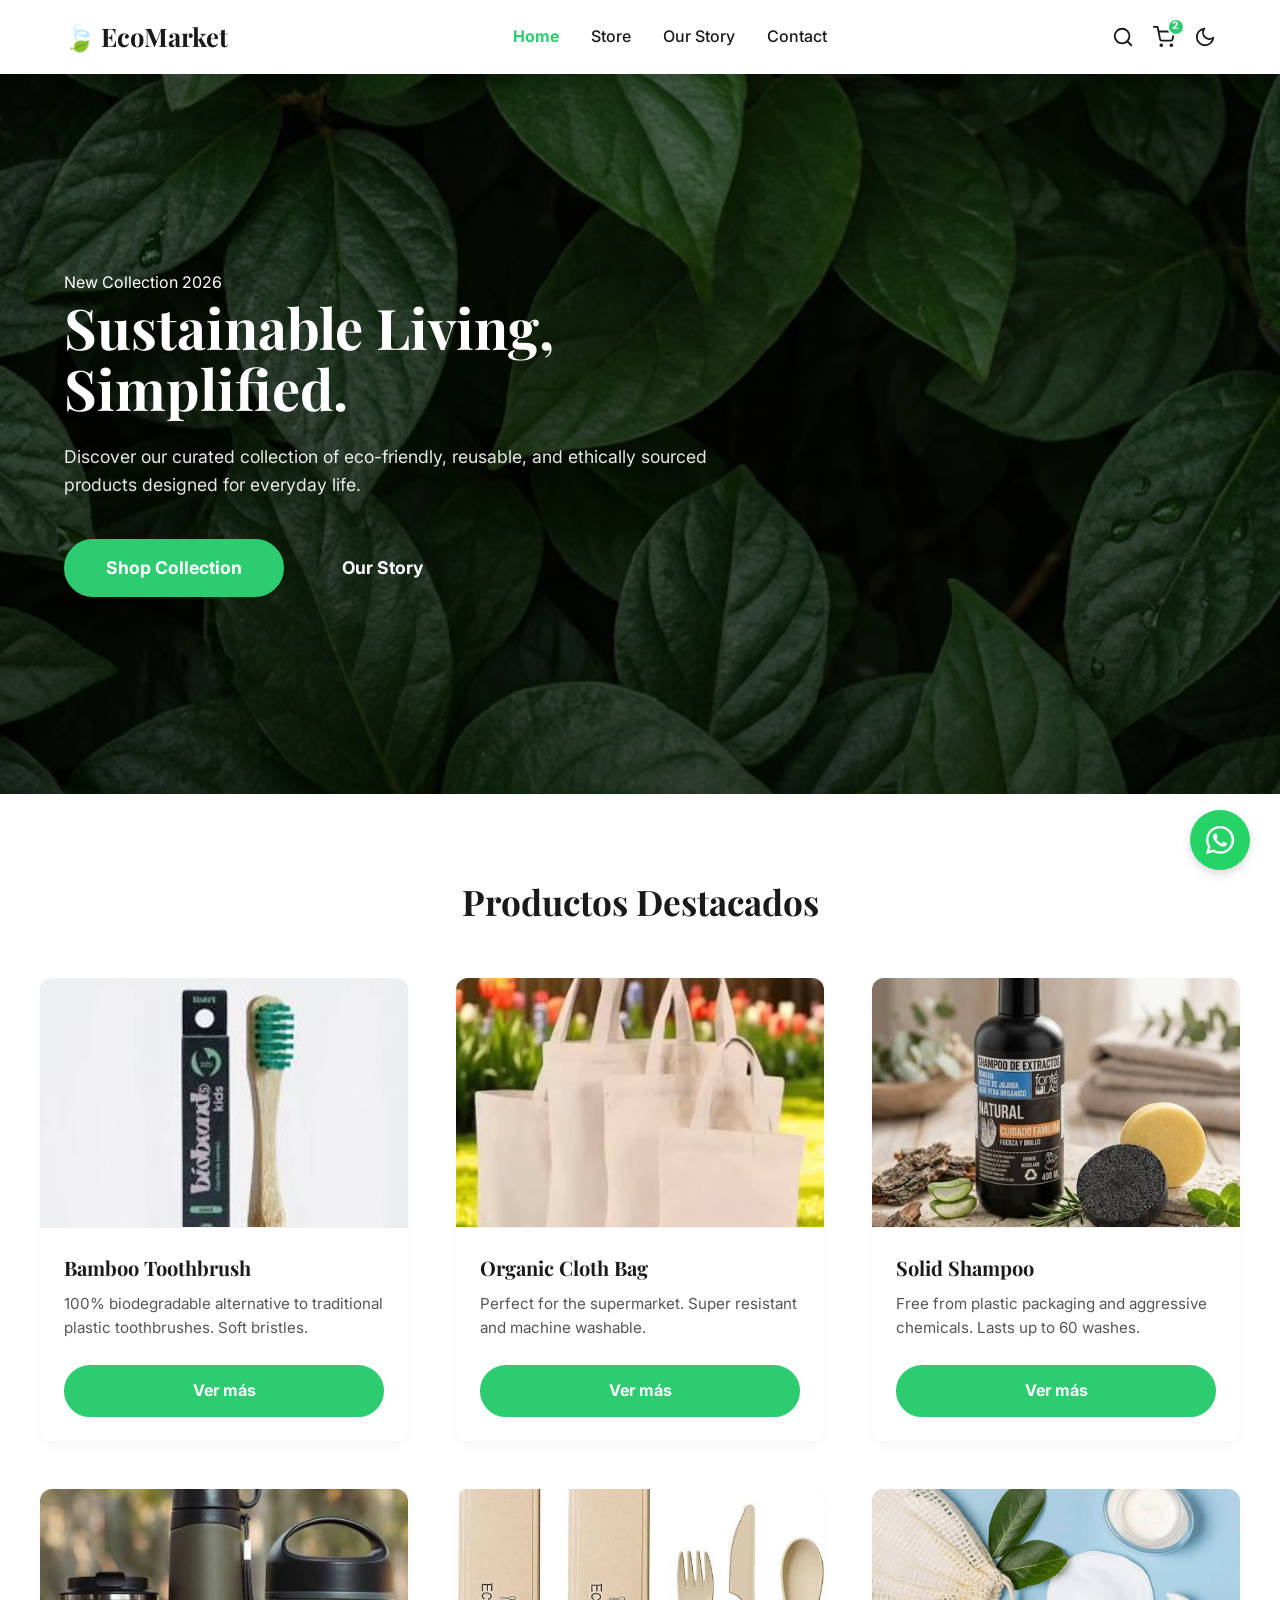
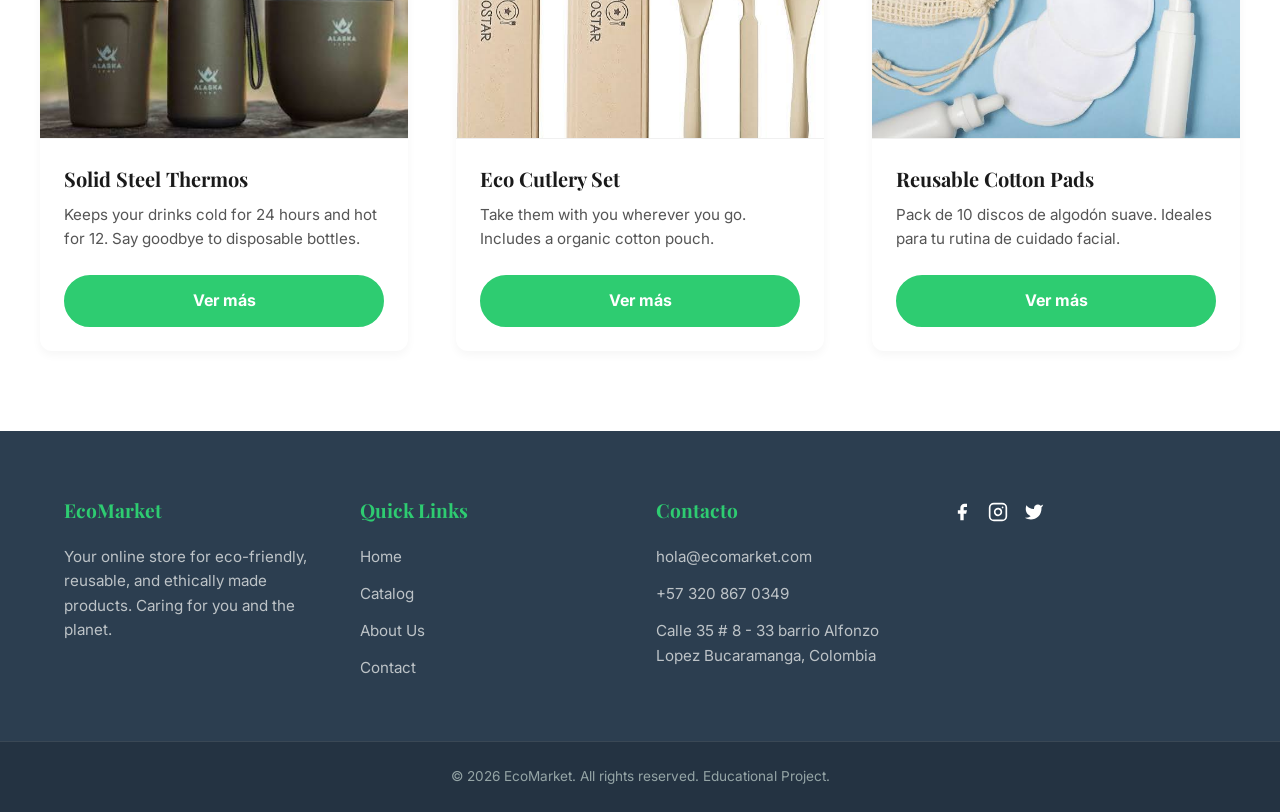
==== commit 9f377e5d: "feat(ui): add animated WhatsApp button, cart badge, and SVGs for principles" ====
--- a/index.html
+++ b/index.html
@@ -181,6 +181,16 @@
             <p>&copy; 2026 EcoMarket. All rights reserved. Educational Project.</p>
         </div>
     </footer>
+        <!-- Boton de WhatsApp-->
+    <a href="https://wa.me/573208670349?text=Hi!%20I'm%20interested%20in%20EcoMarket%20sustainable%20products." 
+        class="whatsapp-btn" 
+        target="_blank" 
+        rel="noopener noreferrer" 
+        aria-label="Chat on WhatsApp">
+        <svg class="whatsapp-btn__icon" xmlns="http://www.w3.org/2000/svg" viewBox="0 0 448 512" width="30" height="30" fill="currentColor">
+            <path d="M380.9 97.1C339 55.1 283.2 32 223.9 32c-122.4 0-222 99.6-222 222 0 39.1 10.2 77.3 29.6 111L3 480l117.7-30.9c32.4 17.7 68.9 27 106.1 27h.1c122.3 0 224.1-99.6 224.1-222 0-59.3-25.2-115-67.1-157zm-157 341.6c-33.2 0-65.7-8.9-94-25.7l-6.7-4-69.8 18.3L72 359.2l-4.4-7c-18.5-29.4-28.2-63.3-28.2-98.2 0-101.7 82.8-184.5 184.6-184.5 49.3 0 95.6 19.2 130.4 54.1 34.8 34.9 56.2 81.2 56.1 130.5 0 101.8-84.9 184.6-186.6 184.6zm101.2-138.2c-5.5-2.8-32.8-16.2-37.9-18-5.1-1.9-8.8-2.8-12.5 2.8-3.7 5.6-14.3 18-17.6 21.8-3.2 3.7-6.5 4.2-12 1.4-32.6-16.3-54-29.1-75.5-66-5.7-9.8 5.7-9.1 16.3-30.3 1.8-3.7.9-6.9-.5-9.7-1.4-2.8-12.5-30.1-17.1-41.2-4.5-10.8-9.1-9.3-12.5-9.5-3.2-.2-6.9-.2-10.6-.2-3.7 0-9.7 1.4-14.8 6.9-5.1 5.6-19.4 19-19.4 46.3 0 27.3 19.9 53.7 22.6 57.4 2.8 3.7 39.1 59.7 94.8 83.8 35.2 15.2 49 16.5 66.6 13.9 10.7-1.6 32.8-13.4 37.4-26.4 4.6-13 4.6-24.1 3.2-26.4-1.3-2.5-5-3.9-10.5-6.6z"/>
+        </svg>
+    </a>
 
 </body>
 </html>
--- a/css/components.css
+++ b/css/components.css
@@ -332,10 +332,6 @@
     display: none; /* Oculto inicialmente */
 }
 
-/* TRUCO CSS PRO: VALIDACIÓN VISUAL
-   Usamos :not(:placeholder-shown) para que solo
-   valide CUANDO el usuario ya empezó a escribir.*/
-
 /* Si el usuario escribió algo y es VÁLIDO (borde verde) */
 .form__input:not(:placeholder-shown):valid {
     border-color: #2ecc71; /* Verde */
@@ -360,7 +356,95 @@
     margin-top: 1rem;
     width: 100%;
 }
-
-
-
-
+.principle-card__icon {
+    display: flex;
+    justify-content: center;
+    align-items: center;
+    width: 80px;
+    height: 80px;
+    margin: 0 auto 1.5rem auto; /* Centrado con margen abajo */
+    background-color: rgba(46, 204, 113, 0.1); /* Un fondo verde muy sutil (cambia el color si es necesario) */
+    border-radius: 50%; /* Lo hace un círculo perfecto */
+    transition: transform 0.3s ease;
+}
+
+/* Efecto al pasar el cursor por encima de la tarjeta del principio */
+.principle-card:hover .principle-card__icon {
+    transform: scale(1.1); /* El icono crece ligeramente */
+}
+
+
+/*Boton WhatsApp*/
+.whatsapp-btn {
+    position: fixed;
+    bottom: 30px;                     /* Separación del borde inferior */
+    right: 30px;                      /* Separación del borde derecho */
+    width: 60px;
+    height: 60px;
+    background-color: #25D366;        /* Verde oficial de WhatsApp */
+    color: #ffffff;
+    border-radius: 50%;               /* Círculo perfecto */
+    display: flex;
+    justify-content: center;
+    align-items: center;
+    box-shadow: 0 4px 10px rgba(0, 0, 0, 0.15);
+    z-index: 9999;                    /* Súper alto para quedar por encima de todo */
+    text-decoration: none;
+    transition: transform 0.3s ease, background-color 0.3s ease;
+    
+    /* Dispara la animación de pulso infinito (duración 2s) */
+    animation: whatsapp-radar-pulse 2s infinite;
+}
+
+/* Efectos al pasar el cursor (Hover) */
+.whatsapp-btn:hover {
+    background-color: #20ba5a;        /* Verde ligeramente más oscuro */
+    transform: scale(1.1);            /* Crece sutilmente */
+}
+
+/* Icono SVG interior */
+.whatsapp-btn__icon {
+    width: 32px;
+    height: 32px;
+    transition: transform 0.3s ease;
+}
+
+.whatsapp-btn:hover .whatsapp-btn__icon {
+    transform: rotate(10deg);         /* Gira ligeramente al hacer hover para darle juego */
+}
+
+/* 🌀 ANIMACIÓN DE PULSO RADAR EN CSS */
+@keyframes whatsapp-radar-pulse {
+    0% {
+        transform: scale(1);
+        /* Sombra inicial pegada al botón */
+        box-shadow: 0 0 0 0 rgba(37, 211, 102, 0.7);
+    }
+    70% {
+        transform: scale(1.05);
+        /* La sombra se expande hacia afuera y se vuelve traslúcida */
+        box-shadow: 0 0 0 15px rgba(37, 211, 102, 0);
+    }
+    100% {
+        transform: scale(1);
+        /* Regresa a su tamaño original sin sombra */
+        box-shadow: 0 0 0 0 rgba(37, 211, 102, 0);
+    }
+}
+
+/* Adaptación para pantallas táctiles de celulares pequeños */
+@media (max-width: 480px) {
+    .whatsapp-btn {
+        bottom: 20px;
+        right: 20px;
+        width: 50px;
+        height: 50px;
+    }
+    .whatsapp-btn__icon {
+        width: 26px;
+        height: 26px;
+    }
+}
+
+
+
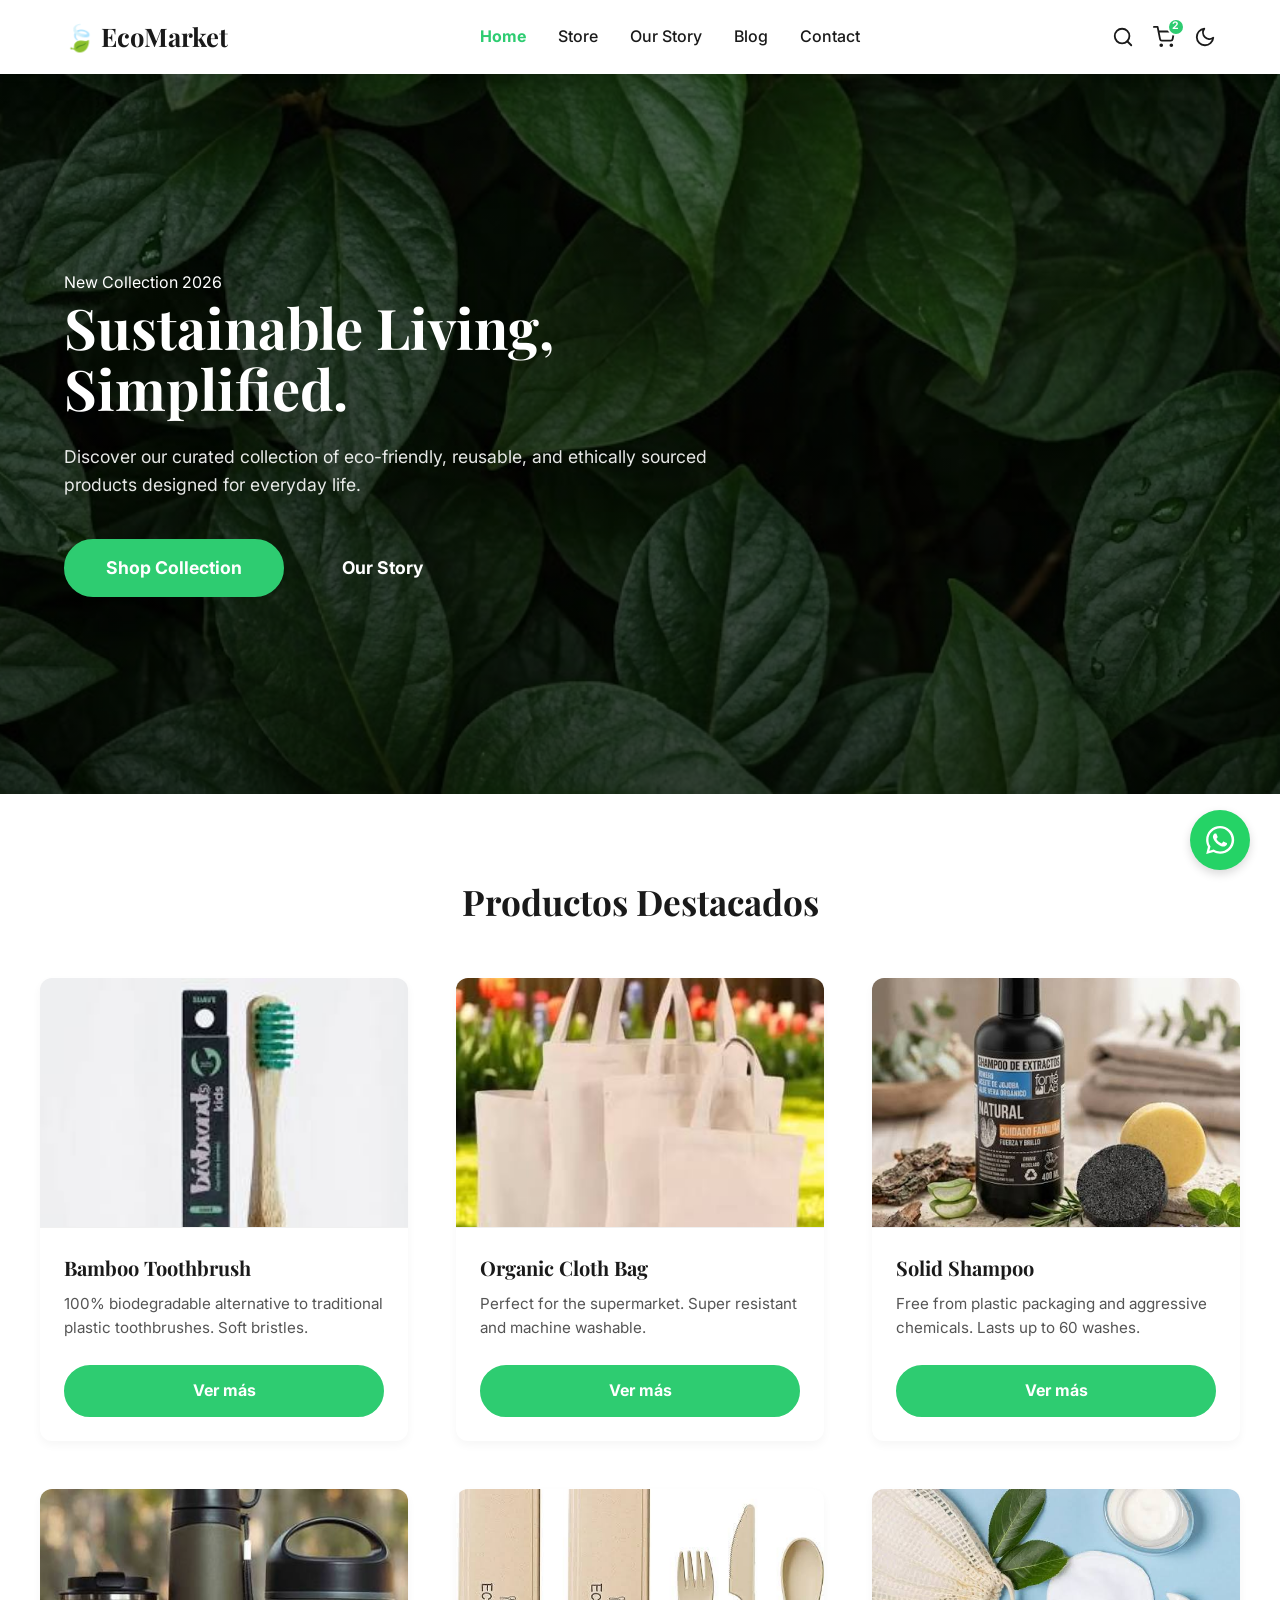
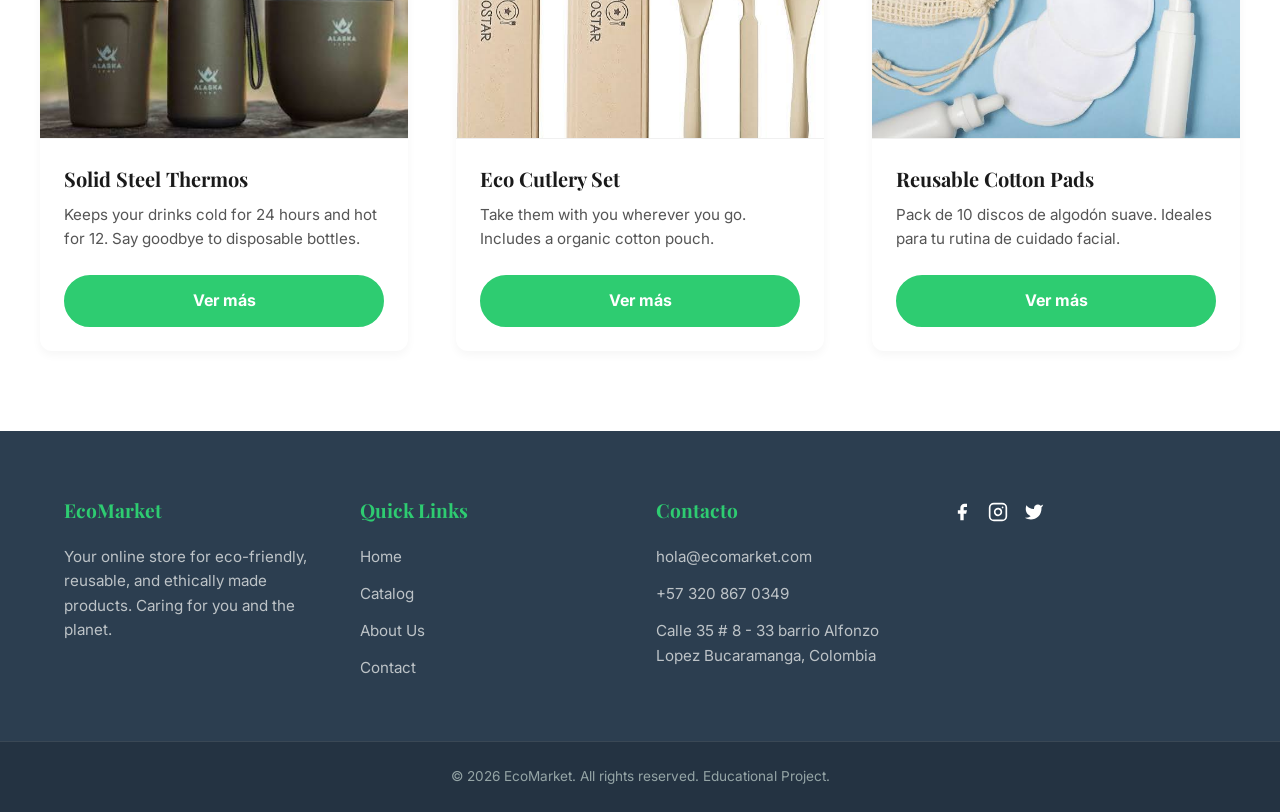
==== commit 9a7201a0: "feat: crear vista principal del blog con layout horizontal y enlazar en el menu" ====
--- a/index.html
+++ b/index.html
@@ -9,6 +9,8 @@
     <link rel="stylesheet" href="css/layout.css">
     <link rel="stylesheet" href="css/components.css">
     <link rel="stylesheet" href="css/animations.css">
+    <link rel="stylesheet" href="css/blog.css">
+    
 </head>
 <body>
     
@@ -30,7 +32,11 @@
                     <li class="header__item"><a href="index.html" class="header__link header__link--active">Home</a></li>
                     <li class="header__item"><a href="views/productos.html" class="header__link">Store</a></li>
                     <li class="header__item"><a href="views/sobre-nosotros.html" class="header__link">Our Story</a></li>
+                    <li class="header__item"><a href="views/blog.html" class="header__link">Blog</a></li>
                     <li class="header__item"><a href="views/contacto.html" class="header__link">Contact</a></li>
+                    
+
+                    
                 </ul>
             </nav>
             
--- a/css/blog.css
+++ b/css/blog.css
@@ -0,0 +1,170 @@
+/* =========================================
+   ESTILOS GENERALES DEL BLOG (EDITORIAL)
+   ========================================= */
+
+.blog-main {
+    max-width: 1200px;
+    margin: 0 auto;
+    padding: 2rem;
+}
+
+/* Encabezado Editorial */
+.blog-editorial-header {
+    text-align: center;
+    margin-bottom: 4rem;
+}
+
+.blog-editorial-header h1 {
+    font-family: 'Georgia', serif; /* Tipografía Serif para toque editorial */
+    font-size: 3rem;
+    color: #2c3e50;
+    margin-bottom: 1rem;
+}
+
+.blog-editorial-header p {
+    font-family: 'Arial', sans-serif;
+    font-size: 1.2rem;
+    color: #555;
+    max-width: 600px;
+    margin: 0 auto;
+    line-height: 1.6;
+}
+
+/* =========================================
+   TARJETAS DE BLOG (BEM: .blog-card)
+   ========================================= */
+.blog-list {
+    display: flex;
+    flex-direction: column;
+    gap: 3rem; /* Espaciado entre artículos */
+    margin-bottom: 4rem;
+}
+
+.blog-card {
+    display: grid;
+    grid-template-columns: 1fr; /* Móvil: 1 sola columna */
+    background-color: #fff;
+    border-radius: 8px;
+    overflow: hidden;
+    box-shadow: 0 4px 6px rgba(0,0,0,0.05);
+    transition: transform 0.3s ease, box-shadow 0.3s ease;
+}
+
+.blog-card:hover {
+    transform: translateY(-5px);
+    box-shadow: 0 10px 15px rgba(0,0,0,0.1);
+}
+
+.blog-card__image-wrapper {
+    margin: 0;
+    width: 100%;
+    height: 250px; /* Altura fija para móvil */
+}
+
+.blog-card__img {
+    width: 100%;
+    height: 100%;
+    object-fit: cover; /* Evita que la imagen se deforme */
+}
+
+.blog-card__content {
+    padding: 2rem;
+    display: flex;
+    flex-direction: column;
+    justify-content: center;
+}
+
+.blog-card__category {
+    font-size: 0.85rem;
+    text-transform: uppercase;
+    letter-spacing: 1px;
+    color: #27ae60;
+    font-weight: bold;
+    margin-bottom: 0.5rem;
+}
+
+.blog-card__date {
+    font-size: 0.9rem;
+    color: #888;
+    margin-bottom: 1rem;
+}
+
+.blog-card__title {
+    font-family: 'Georgia', serif;
+    font-size: 1.8rem;
+    color: #333;
+    margin-bottom: 1rem;
+    line-height: 1.3;
+}
+
+.blog-card__excerpt {
+    font-family: 'Arial', sans-serif;
+    color: #666;
+    line-height: 1.6;
+    margin-bottom: 1.5rem;
+}
+
+.blog-card__link {
+    display: inline-block;
+    align-self: flex-start;
+    padding: 0.5rem 1.5rem;
+    background-color: #2c3e50;
+    color: #fff;
+    text-decoration: none;
+    border-radius: 4px;
+    transition: background-color 0.3s ease;
+}
+
+.blog-card__link:hover, 
+.blog-card__link:focus {
+    background-color: #27ae60;
+}
+
+/* --- Media Query para Escritorio --- */
+@media (min-width: 768px) {
+    .blog-card {
+        grid-template-columns: 40% 60%; /* Distribución 40% imagen / 60% texto exigida */
+    }
+
+    .blog-card__image-wrapper {
+        height: 100%; /* Toma toda la altura de la tarjeta */
+    }
+}
+
+/* =========================================
+   PAGINACIÓN
+   ========================================= */
+.blog-pagination {
+    display: flex;
+    justify-content: center;
+    align-items: center;
+    gap: 1rem;
+}
+
+.pagination__btn, .pagination__num {
+    padding: 0.5rem 1rem;
+    border: 1px solid #ccc;
+    color: #333;
+    text-decoration: none;
+    border-radius: 4px;
+    transition: all 0.3s ease;
+}
+
+.pagination__btn:hover:not(.pagination__btn--disabled), 
+.pagination__num:hover {
+    background-color: #27ae60;
+    color: #fff;
+    border-color: #27ae60;
+}
+
+.pagination__num--active {
+    background-color: #2c3e50;
+    color: #fff;
+    border-color: #2c3e50;
+}
+
+.pagination__btn--disabled {
+    color: #aaa;
+    border-color: #eee;
+    cursor: not-allowed;
+}   
